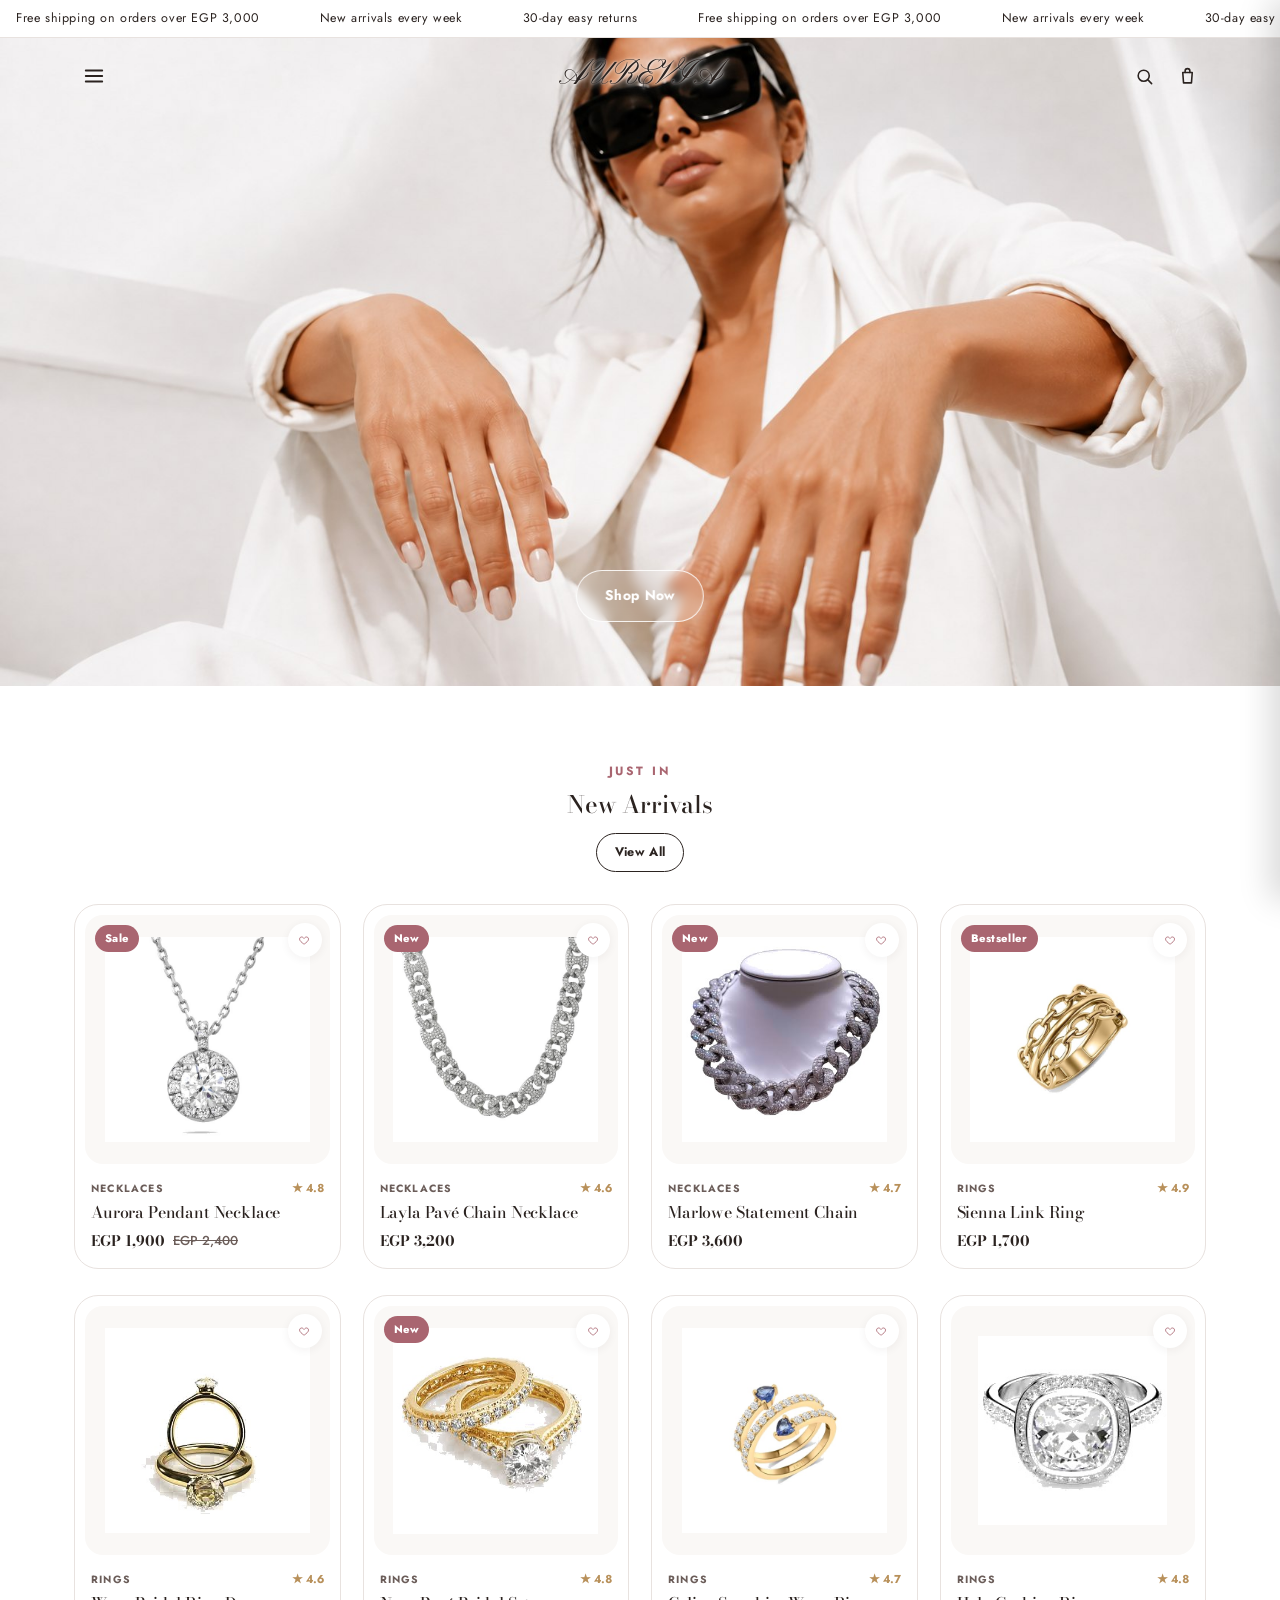
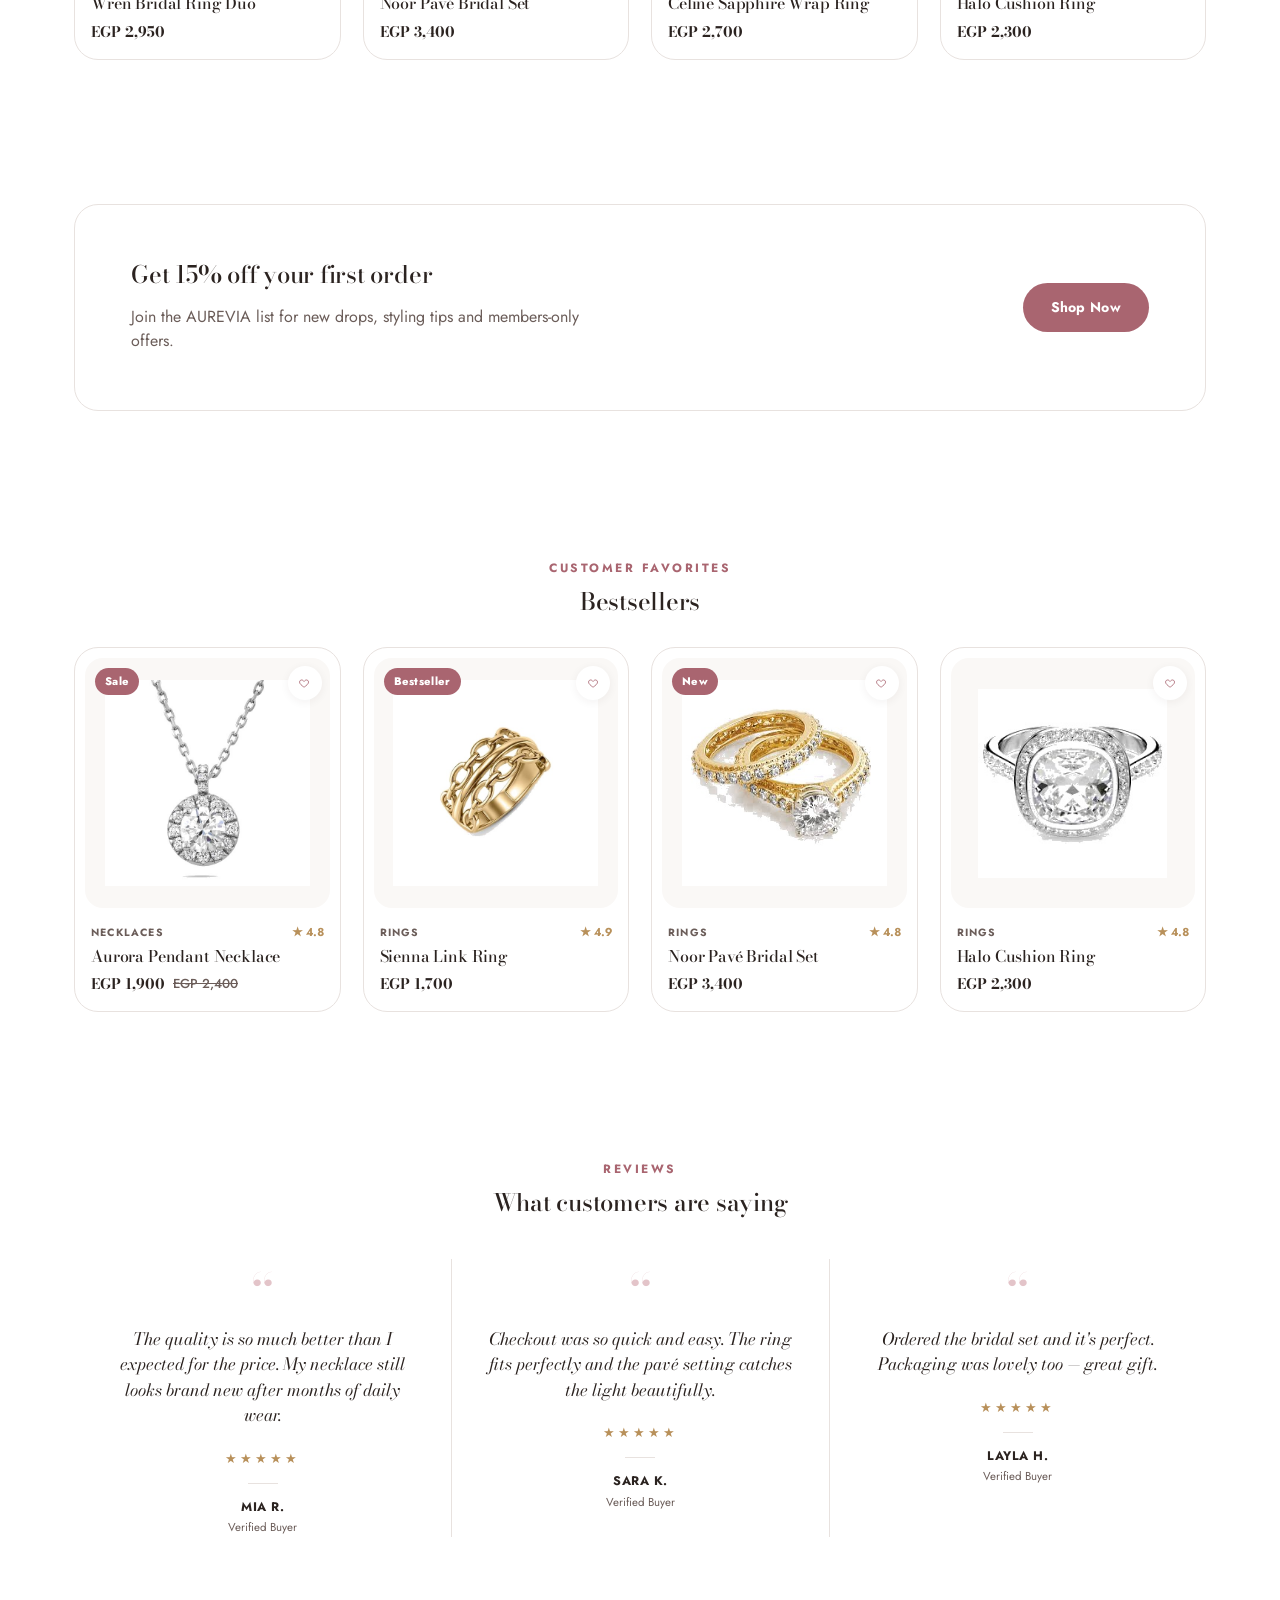
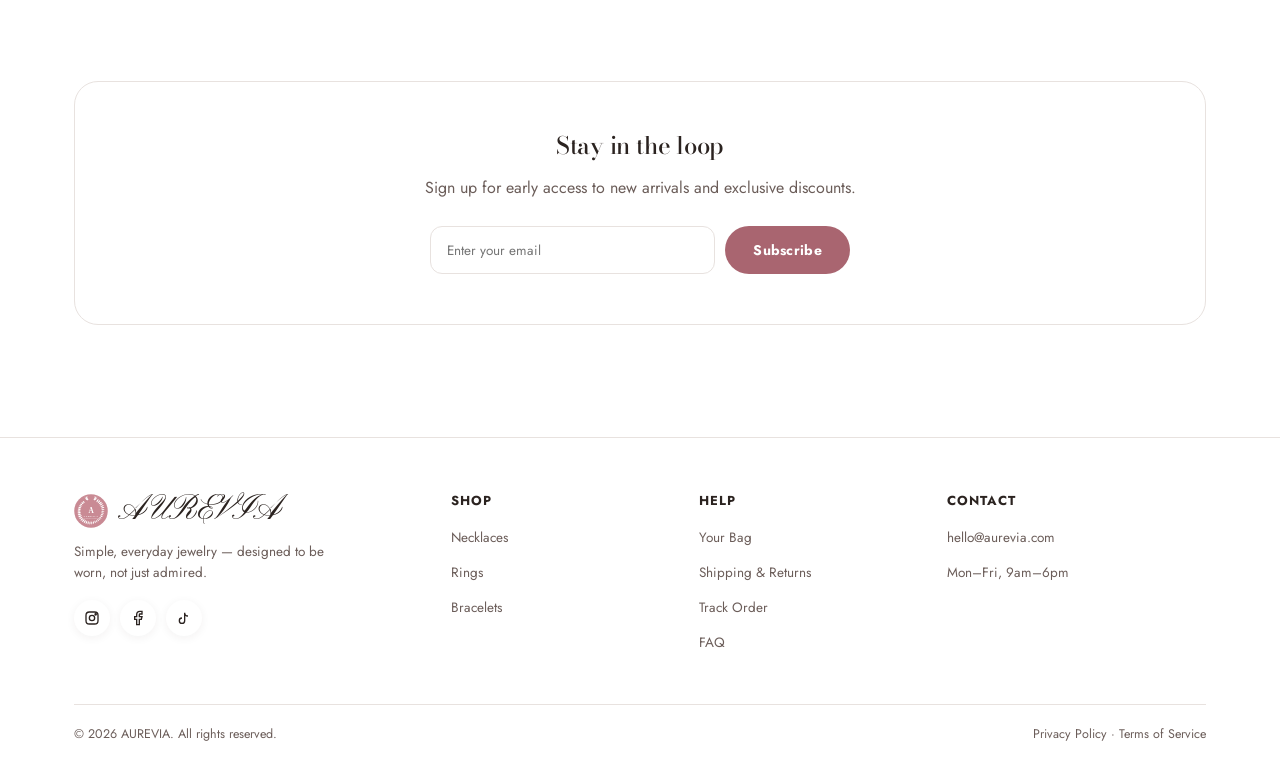
==== index.html @ e99721a9 "Transparent header over hero, script logo, hamburger-only nav Header is now transparent over the her" ====
<!doctype html>
<html lang="en">
<head>
<meta charset="UTF-8">
<meta name="viewport" content="width=device-width, initial-scale=1.0">
<title>AUREVIA — Fine Jewelry</title>
<meta name="description" content="AUREVIA — fast, simple online store for necklaces, rings and bracelets. New arrivals, free shipping over EGP 3,000.">
<link rel="icon" type="image/svg+xml" href="assets/favicon.svg">
<link rel="preconnect" href="https://fonts.googleapis.com">
<link rel="preconnect" href="https://fonts.gstatic.com" crossorigin>
<link href="https://fonts.googleapis.com/css2?family=Bodoni+Moda:ital,opsz,wght@0,6..96,400..900;1,6..96,400..900&family=Jost:wght@400;500;600;700;800&family=Pinyon+Script&display=swap" rel="stylesheet">
<link rel="stylesheet" href="css/style.css">
</head>
<body class="has-hero">

<div class="announce-bar">
  <div class="announce-track">
    <span>Free shipping on orders over EGP 3,000</span>
    <span>New arrivals every week</span>
    <span>30-day easy returns</span>
    <span>Free shipping on orders over EGP 3,000</span>
    <span>New arrivals every week</span>
    <span>30-day easy returns</span>
  </div>
</div>

<header class="site-header" id="siteHeader">
  <div class="container header-inner">
    <div class="header-left">
      <button class="icon-btn burger" id="burgerBtn" aria-label="Menu">
        <svg width="22" height="22" viewBox="0 0 24 24" fill="none" stroke="currentColor" stroke-width="2" stroke-linecap="round"><path d="M3 6h18M3 12h18M3 18h18"/></svg>
      </button>
      <nav class="main-nav">
        <a href="index.html" class="active">Home</a>
        <a href="shop.html">Shop</a>
        <a href="shop.html?cat=necklaces">Necklaces</a>
        <a href="shop.html?cat=rings">Rings</a>
      </nav>
    </div>
    <div class="header-center">
      <a href="index.html" class="logo-link">
        <span class="logo-wordmark">AUREVIA</span>
      </a>
    </div>
    <div class="header-right">
      <div class="search-wrap" id="searchWrap">
        <input type="text" placeholder="Search products…">
      </div>
      <button class="icon-btn" id="searchToggle" aria-label="Search">
        <svg width="19" height="19" viewBox="0 0 24 24" fill="none" stroke="currentColor" stroke-width="2" stroke-linecap="round"><circle cx="11" cy="11" r="7"/><path d="M21 21l-4.35-4.35"/></svg>
      </button>
      <button class="icon-btn" data-cart-open aria-label="Cart">
        <svg width="19" height="19" viewBox="0 0 24 24" fill="none" stroke="currentColor" stroke-width="2" stroke-linecap="round" stroke-linejoin="round"><path d="M6 7h12l-1 13H7L6 7Z"/><path d="M9 7V5a3 3 0 0 1 6 0v2"/></svg>
        <span class="cart-count">0</span>
      </button>
    </div>
  </div>
  <div class="mobile-nav" id="mobileNav">
    <a href="index.html">Home</a>
    <a href="shop.html">Shop All</a>
    <a href="shop.html?cat=necklaces">Necklaces</a>
    <a href="shop.html?cat=rings">Rings</a>
    <a href="shop.html?cat=bracelets">Bracelets</a>
  </div>
</header>

<section class="hero">
  <div class="hero-media">
    <img src="assets/hero-no-accessories.jpg" alt="AUREVIA model">
    <img src="assets/hero-with-accessories.jpg" alt="AUREVIA model wearing rings, bracelets and necklaces" class="hero-img-hover">
    <div class="hero-cta">
      <a href="shop.html" class="btn btn-primary">Shop Now</a>
    </div>
  </div>
</section>

<section class="section section-bg-blush">
  <div class="container">
    <div class="section-head-row">
      <div>
        <span class="eyebrow">Just In</span>
        <h2>New Arrivals</h2>
      </div>
      <a href="shop.html" class="btn btn-outline btn-sm">View All</a>
    </div>
    <div class="product-grid" id="featuredGrid"></div>
  </div>
</section>

<section class="section">
  <div class="container">
    <div class="promo-band">
      <div>
        <h2>Get 15% off your first order</h2>
        <p>Join the AUREVIA list for new drops, styling tips and members-only offers.</p>
      </div>
      <a href="shop.html" class="btn btn-primary">Shop Now</a>
    </div>
  </div>
</section>

<section class="section">
  <div class="container">
    <div class="section-head-row">
      <div>
        <span class="eyebrow">Customer Favorites</span>
        <h2>Bestsellers</h2>
      </div>
    </div>
    <div class="product-grid" id="bestsellerGrid"></div>
  </div>
</section>

<section class="section section-bg-blush">
  <div class="container">
    <div class="section-head">
      <span class="eyebrow">Reviews</span>
      <h2>What customers are saying</h2>
    </div>
    <div class="testi-grid">
      <div class="testi-card">
        <span class="testi-quote-mark">&ldquo;</span>
        <p>The quality is so much better than I expected for the price. My necklace still looks brand new after months of daily wear.</p>
        <div class="testi-stars">★★★★★</div>
        <div class="testi-divider"></div>
        <div class="testi-name">Mia R.</div>
        <div class="testi-role">Verified Buyer</div>
      </div>
      <div class="testi-card">
        <span class="testi-quote-mark">&ldquo;</span>
        <p>Checkout was so quick and easy. The ring fits perfectly and the pavé setting catches the light beautifully.</p>
        <div class="testi-stars">★★★★★</div>
        <div class="testi-divider"></div>
        <div class="testi-name">Sara K.</div>
        <div class="testi-role">Verified Buyer</div>
      </div>
      <div class="testi-card">
        <span class="testi-quote-mark">&ldquo;</span>
        <p>Ordered the bridal set and it's perfect. Packaging was lovely too — great gift.</p>
        <div class="testi-stars">★★★★★</div>
        <div class="testi-divider"></div>
        <div class="testi-name">Layla H.</div>
        <div class="testi-role">Verified Buyer</div>
      </div>
    </div>
  </div>
</section>

<section class="section">
  <div class="container">
    <div class="newsletter">
      <h2>Stay in the loop</h2>
      <p>Sign up for early access to new arrivals and exclusive discounts.</p>
      <form class="newsletter-form">
        <input type="email" required placeholder="Enter your email">
        <button class="btn btn-primary" type="submit">Subscribe</button>
      </form>
    </div>
  </div>
</section>

<footer class="site-footer">
  <div class="container">
    <div class="footer-grid">
      <div class="footer-brand">
        <a href="index.html" class="logo-link" style="margin-bottom:14px">
          <img src="assets/logo.svg" alt="AUREVIA" style="height:34px;width:34px">
          <span class="logo-wordmark">AUREVIA</span>
        </a>
        <p>Simple, everyday jewelry — designed to be worn, not just admired.</p>
        <div class="footer-social">
          <a href="#" aria-label="Instagram"><svg width="16" height="16" viewBox="0 0 24 24" fill="none" stroke="currentColor" stroke-width="2"><rect x="3" y="3" width="18" height="18" rx="5"/><circle cx="12" cy="12" r="4"/><circle cx="17.5" cy="6.5" r="1"/></svg></a>
          <a href="#" aria-label="Facebook"><svg width="16" height="16" viewBox="0 0 24 24" fill="none" stroke="currentColor" stroke-width="2"><path d="M18 2h-3a5 5 0 0 0-5 5v3H7v4h3v8h4v-8h3l1-4h-4V7a1 1 0 0 1 1-1h3Z"/></svg></a>
          <a href="#" aria-label="TikTok"><svg width="16" height="16" viewBox="0 0 24 24" fill="none" stroke="currentColor" stroke-width="2"><path d="M9 12a4 4 0 1 0 4 4V4a5 5 0 0 0 5 5"/></svg></a>
        </div>
      </div>
      <div class="footer-col">
        <h4>Shop</h4>
        <ul>
          <li><a href="shop.html?cat=necklaces">Necklaces</a></li>
          <li><a href="shop.html?cat=rings">Rings</a></li>
          <li><a href="shop.html?cat=bracelets">Bracelets</a></li>
        </ul>
      </div>
      <div class="footer-col">
        <h4>Help</h4>
        <ul>
          <li><a href="cart.html">Your Bag</a></li>
          <li><a href="shop.html">Shipping & Returns</a></li>
          <li><a href="shop.html">Track Order</a></li>
          <li><a href="shop.html">FAQ</a></li>
        </ul>
      </div>
      <div class="footer-col">
        <h4>Contact</h4>
        <ul>
          <li><a href="mailto:hello@aurevia.com">hello@aurevia.com</a></li>
          <li><a href="#">Mon–Fri, 9am–6pm</a></li>
        </ul>
      </div>
    </div>
    <div class="footer-bottom">
      <span>© <span data-year></span> AUREVIA. All rights reserved.</span>
      <span>Privacy Policy · Terms of Service</span>
    </div>
  </div>
</footer>

<div class="overlay" id="cartOverlay"></div>
<aside class="cart-drawer" id="cartDrawer">
  <div class="cart-drawer-head">
    <h3>Your Bag</h3>
    <button class="icon-btn" id="cartClose" aria-label="Close">
      <svg width="18" height="18" viewBox="0 0 24 24" fill="none" stroke="currentColor" stroke-width="2" stroke-linecap="round"><path d="M18 6 6 18M6 6l12 12"/></svg>
    </button>
  </div>
  <div class="cart-drawer-body" id="cartDrawerBody"></div>
  <div class="cart-drawer-foot" id="cartDrawerFoot">
    <div class="cart-subtotal-row"><span>Subtotal</span><span id="cartDrawerSubtotal">EGP 0</span></div>
    <a href="cart.html" class="btn btn-outline btn-block" style="margin-bottom:10px">View Bag</a>
    <a href="checkout.html" class="btn btn-primary btn-block">Checkout</a>
    <p class="cart-note">Shipping & taxes calculated at checkout</p>
  </div>
</aside>

<div class="toast" id="toast"></div>

<script src="js/products.js"></script>
<script src="js/cart.js"></script>
<script src="js/main.js"></script>
</body>
</html>
---- css/style.css ----
/* ==========================================================================
   AUREVIA — Accessories & Jewelry
   ========================================================================== */

:root {
  --rose: #c98a94;
  --rose-dark: #a96570;
  --rose-light: #ffffff;
  --blush: #ffffff;
  --ink: #2b2320;
  --ink-soft: #6b5d59;
  --cream: #ffffff;
  --gold: #b8905a;
  --line: #e8e2df;
  --success: #4d8b6b;
  --radius-pill: 999px;
  --radius-lg: 18px;
  --radius-md: 12px;
  --shadow-sm: 0 2px 10px rgba(43, 35, 32, 0.06);
  --shadow-md: 0 10px 30px rgba(43, 35, 32, 0.10);
  --header-h: 76px;
}

* { box-sizing: border-box; }
html { scroll-behavior: smooth; }
body {
  margin: 0;
  font-family: 'Jost', -apple-system, BlinkMacSystemFont, 'Segoe UI', sans-serif;
  color: var(--ink);
  background: var(--cream);
  line-height: 1.55;
  -webkit-font-smoothing: antialiased;
}

h1, h2, h3, h4, .brand-font {
  font-family: 'Bodoni Moda', Georgia, serif;
  font-weight: 500;
  font-optical-sizing: auto;
  line-height: 1.15;
  margin: 0 0 0.5em;
  letter-spacing: -0.01em;
  text-align: center;
}

a { color: inherit; text-decoration: none; }
img { max-width: 100%; display: block; }
button { font-family: inherit; cursor: pointer; }
ul { margin: 0; padding: 0; list-style: none; }

.container {
  max-width: 1180px;
  margin: 0 auto;
  padding: 0 24px;
}

.eyebrow {
  display: inline-block;
  font-size: 12px;
  font-weight: 700;
  letter-spacing: 2.5px;
  text-transform: uppercase;
  color: var(--rose-dark);
  margin-bottom: 10px;
}

/* ---------- buttons ---------- */
.btn {
  display: inline-flex;
  align-items: center;
  justify-content: center;
  gap: 8px;
  padding: 14px 28px;
  border-radius: var(--radius-pill);
  border: none;
  font-size: 14px;
  font-weight: 700;
  letter-spacing: 0.3px;
  transition: transform 0.15s ease, box-shadow 0.15s ease, background 0.2s ease, color 0.2s ease;
  white-space: nowrap;
}
.btn-primary { background: var(--rose-dark); color: #fff; }
.btn-primary:hover { background: var(--ink); box-shadow: var(--shadow-md); transform: translateY(-1px); }
.btn-outline { background: transparent; color: var(--ink); border: 1.5px solid var(--ink); }
.btn-outline:hover { background: var(--ink); color: #fff; }
.btn-light { background: #fff; color: var(--ink); box-shadow: var(--shadow-sm); }
.btn-light:hover { background: var(--rose); color: #fff; }
.btn-block { width: 100%; }
.btn-sm { padding: 9px 18px; font-size: 12.5px; }
.btn:disabled { opacity: 0.5; cursor: not-allowed; }

/* ==========================================================================
   Announcement bar
   ========================================================================== */
.announce-bar {
  background: #ffffff;
  color: var(--ink);
  text-align: center;
  font-size: 12.5px;
  letter-spacing: 0.6px;
  padding: 9px 16px;
  overflow: hidden;
  white-space: nowrap;
  border-bottom: 1px solid var(--line);
}
.announce-track {
  display: inline-flex;
  gap: 60px;
  animation: marquee 22s linear infinite;
}
@keyframes marquee {
  from { transform: translateX(0); }
  to { transform: translateX(-50%); }
}

/* ==========================================================================
   Header
   ========================================================================== */
.site-header {
  position: sticky;
  top: 0;
  z-index: 500;
  height: var(--header-h);
  display: flex;
  align-items: center;
  background: transparent;
  transition: background-color 0.3s ease, box-shadow 0.3s ease;
}
.site-header.is-solid {
  background: rgba(255, 255, 255, 0.96);
  backdrop-filter: blur(8px);
  box-shadow: 0 2px 16px rgba(43, 35, 32, 0.07);
}
body:not(.has-hero) .site-header { background: rgba(255, 255, 255, 0.96); }
body.has-hero .site-header:not(.is-solid) .logo-wordmark {
  text-shadow: 0 1px 4px rgba(255,255,255,.85), 0 1px 14px rgba(255,255,255,.7), 0 0 2px rgba(255,255,255,.9);
}
body.has-hero .site-header:not(.is-solid) .icon-btn svg {
  filter: drop-shadow(0 1px 3px rgba(255,255,255,.85)) drop-shadow(0 0 6px rgba(255,255,255,.6));
}

.header-inner {
  width: 100%;
  display: grid;
  grid-template-columns: 1fr auto 1fr;
  align-items: center;
  gap: 12px;
}
.header-left, .header-right { display: flex; align-items: center; gap: 6px; }
.header-right { justify-content: flex-end; }
.header-center { display: flex; justify-content: center; }

.logo-link { display: flex; align-items: center; gap: 10px; }
.logo-link img { height: 40px; width: 40px; }
.logo-wordmark {
  font-family: 'Pinyon Script', cursive;
  font-weight: 400;
  font-size: 34px;
  letter-spacing: 0.5px;
  color: var(--ink);
  line-height: 1;
}

.icon-btn {
  background: none;
  border: none;
  padding: 9px;
  display: flex;
  align-items: center;
  justify-content: center;
  border-radius: 50%;
  color: var(--ink);
  position: relative;
  transition: background 0.2s ease;
}
.icon-btn:hover { background: rgba(43,35,32,0.06); }
.icon-btn svg { stroke: currentColor; }

.cart-count {
  position: absolute;
  top: 2px;
  right: 2px;
  background: var(--rose-dark);
  color: #fff;
  font-size: 10px;
  font-weight: 700;
  min-width: 16px;
  height: 16px;
  border-radius: 50%;
  display: flex;
  align-items: center;
  justify-content: center;
  padding: 0 3px;
}

.main-nav { display: flex; gap: 28px; align-items: center; }
.main-nav a {
  font-size: 13.5px;
  font-weight: 600;
  letter-spacing: 0.3px;
  padding: 6px 0;
  border-bottom: 2px solid transparent;
  transition: border-color 0.2s ease, opacity .2s ease;
}
.main-nav a:hover, .main-nav a.active { border-color: currentColor; }

.search-wrap { max-width: 0; opacity: 0; overflow: hidden; transition: max-width .3s ease, opacity .3s ease; display: flex; align-items: center; }
.search-wrap.open { max-width: 220px; opacity: 1; }
.search-wrap input {
  width: 200px;
  padding: 9px 14px;
  border-radius: var(--radius-pill);
  border: 1px solid var(--line);
  font-size: 13px;
  background: #fff;
}

.main-nav { display: none; }
.burger { display: flex; }

@media (max-width: 860px) {
  .search-wrap.open { max-width: 150px; }
}

.mobile-nav {
  display: none;
  position: absolute;
  top: var(--header-h);
  left: 0;
  right: 0;
  background: #fff;
  box-shadow: var(--shadow-md);
  padding: 10px 0;
  z-index: 400;
}
.mobile-nav.open { display: block; }
.mobile-nav a { display: block; padding: 12px 24px; font-weight: 600; font-size: 14px; color: var(--ink); }
.mobile-nav a:hover { background: var(--blush); }

/* ==========================================================================
   Hero
   ========================================================================== */
.hero {
  background: #ffffff;
  margin-top: calc(var(--header-h) * -1);
  position: relative;
  z-index: 1;
}
.hero-media {
  position: relative;
  width: 100%;
  overflow: hidden;
  background: #fff;
}
.hero-media img { width: 100%; height: auto; max-height: 72vh; object-fit: cover; display: block; }
.hero-media .hero-img-hover {
  position: absolute;
  inset: 0;
  height: 100%;
  opacity: 0;
  transition: opacity .5s ease;
}
.hero-media:hover .hero-img-hover { opacity: 1; }
.hero-cta {
  position: absolute;
  left: 50%;
  bottom: 10%;
  transform: translateX(-50%);
  z-index: 2;
}
.hero-cta .btn {
  background: rgba(255, 255, 255, 0.12);
  backdrop-filter: blur(6px);
  border: 1.5px solid rgba(255, 255, 255, 0.85);
  color: #fff;
}
.hero-cta .btn:hover {
  background: rgba(255, 255, 255, 0.9);
  color: var(--ink);
  border-color: #fff;
}

@media (max-width: 900px) {
  .hero-media img { max-height: none; height: auto; object-fit: initial; }
  .hero-cta { left: 50%; bottom: 8%; }
}

/* ==========================================================================
   USP strip
   ========================================================================== */
.usp-strip {
  background: var(--blush);
  border-bottom: 1px solid var(--line);
}
.usp-grid {
  display: grid;
  grid-template-columns: repeat(4, 1fr);
  gap: 24px;
  padding: 28px 0;
}
.usp-item { display: flex; align-items: center; gap: 12px; font-size: 13px; font-weight: 600; }
.usp-item svg { flex-shrink: 0; color: var(--rose-dark); }
@media (max-width: 760px) {
  .usp-grid { grid-template-columns: repeat(2, 1fr); }
}

/* ==========================================================================
   Sections
   ========================================================================== */
.section { padding: 72px 0; }
.section-tight { padding: 48px 0; }
.section-head { text-align: center; max-width: 560px; margin: 0 auto 42px; }
.section-head p { color: var(--ink-soft); font-size: 15px; }
.section-head-row { display: flex; flex-direction: column; align-items: center; text-align: center; margin-bottom: 32px; gap: 14px; }
.section-head-row h2 { margin: 0; }
.section-bg-blush { background: var(--blush); }

/* categories */
.category-grid {
  display: grid;
  grid-template-columns: repeat(4, 1fr);
  gap: 20px;
}
.category-card {
  position: relative;
  border-radius: var(--radius-lg);
  overflow: hidden;
  aspect-ratio: 1 / 1.05;
  display: flex;
  align-items: flex-end;
  background: var(--rose-light);
  transition: transform 0.25s ease, box-shadow 0.25s ease;
}
.category-card:hover { transform: translateY(-4px); box-shadow: var(--shadow-md); }
.category-card .cat-icon {
  position: absolute;
  inset: 0;
  display: flex;
  align-items: center;
  justify-content: center;
  opacity: 0.9;
}
.category-card .cat-icon svg { width: 46%; height: 46%; color: var(--rose-dark); opacity: .55; }
.category-card .cat-label {
  position: relative;
  z-index: 2;
  width: 100%;
  padding: 16px;
  background: linear-gradient(0deg, rgba(43,35,32,0.55), transparent 80%);
  color: #fff;
  font-weight: 700;
  font-size: 14px;
}
@media (max-width: 760px) { .category-grid { grid-template-columns: repeat(2, 1fr); } }

/* product grid */
.product-grid {
  display: grid;
  grid-template-columns: repeat(4, 1fr);
  gap: 26px 22px;
}
@media (max-width: 980px) { .product-grid { grid-template-columns: repeat(3, 1fr); } }
@media (max-width: 700px) { .product-grid { grid-template-columns: repeat(2, 1fr); gap: 18px 14px; } }

.product-card {
  position: relative;
  border: 1px solid var(--line);
  border-radius: calc(var(--radius-lg) + 6px);
  padding: 10px;
  background: #fff;
  transition: box-shadow .3s ease, transform .3s ease, border-color .3s ease;
}
.product-card:hover {
  box-shadow: var(--shadow-md);
  transform: translateY(-3px);
  border-color: transparent;
}
.product-media {
  position: relative;
  border-radius: var(--radius-lg);
  background: var(--rose-light);
  aspect-ratio: 1 / 1.02;
  overflow: hidden;
  display: flex;
  align-items: center;
  justify-content: center;
  margin-bottom: 14px;
}
.product-media svg { width: 46%; height: 46%; color: var(--rose-dark); transition: transform .4s ease; }
.product-card:hover .product-media svg { transform: scale(1.08) rotate(-3deg); }
.product-media img { width: 100%; height: 100%; object-fit: contain; padding: 8%; box-sizing: border-box; transition: transform .5s cubic-bezier(.2,.7,.3,1); }
.product-card:hover .product-media img { transform: scale(1.06); }
.product-media.has-photo, .pd-media.has-photo, .cart-line-media.has-photo, .cart-row-media.has-photo { background: #faf8f6; }
.product-body { padding: 2px 6px 6px; }
.product-badge {
  position: absolute;
  top: 10px;
  left: 10px;
  background: var(--rose-dark);
  color: #fff;
  font-size: 11px;
  font-weight: 800;
  padding: 5px 10px;
  border-radius: var(--radius-pill);
  letter-spacing: 0.3px;
}
.product-wish {
  position: absolute;
  top: 8px;
  right: 8px;
  background: #fff;
  border: none;
  width: 34px;
  height: 34px;
  border-radius: 50%;
  display: flex;
  align-items: center;
  justify-content: center;
  box-shadow: var(--shadow-sm);
  color: var(--ink);
  transition: color .2s ease, transform .15s ease;
}
.product-wish:hover { color: var(--rose-dark); transform: scale(1.08); }
.product-wish.active { color: var(--rose-dark); }
.product-quickadd {
  position: absolute;
  left: 10px;
  right: 10px;
  bottom: 10px;
  opacity: 0;
  transform: translateY(6px);
  transition: opacity .2s ease, transform .2s ease;
}
.product-card:hover .product-quickadd { opacity: 1; transform: translateY(0); }
.product-cat-row { display: flex; align-items: center; justify-content: space-between; margin-bottom: 5px; }
.product-cat { font-size: 10.5px; text-transform: uppercase; letter-spacing: 1.2px; color: var(--ink-soft); font-weight: 700; }
.product-rating { font-size: 11.5px; font-weight: 700; color: var(--gold); font-variant-numeric: tabular-nums; }
.product-title { font-size: 16px; font-weight: 500; margin-bottom: 8px; font-family: 'Bodoni Moda', serif; text-align: left; }
.product-title a:hover { color: var(--rose-dark); }
.price-row { display: flex; align-items: center; gap: 8px; font-weight: 700; font-size: 14.5px; font-family: 'Bodoni Moda', serif; }
.price-old { text-decoration: line-through; color: var(--ink-soft); font-weight: 500; font-size: 13px; font-family: 'Jost', sans-serif; }
.swatch-row { display: flex; gap: 6px; margin-top: 8px; }
.mini-swatch { width: 15px; height: 15px; border-radius: 50%; border: 1px solid rgba(0,0,0,0.15); }

/* filters */
.shop-toolbar { display: flex; align-items: center; justify-content: space-between; flex-wrap: wrap; gap: 14px; margin-bottom: 30px; }
.filter-chips { display: flex; gap: 8px; flex-wrap: wrap; }
.chip {
  padding: 9px 18px;
  border-radius: var(--radius-pill);
  border: 1.5px solid var(--line);
  background: #fff;
  font-size: 13px;
  font-weight: 600;
  transition: all .2s ease;
}
.chip.active, .chip:hover { background: var(--ink); border-color: var(--ink); color: #fff; }
.sort-select {
  padding: 10px 16px;
  border-radius: var(--radius-pill);
  border: 1.5px solid var(--line);
  background: #fff;
  font-size: 13px;
  font-weight: 600;
}
.result-count { font-size: 13px; color: var(--ink-soft); margin-bottom: 18px; }

/* promo band */
.promo-band {
  border-radius: 24px;
  background: #ffffff;
  border: 1px solid var(--line);
  color: var(--ink);
  padding: 56px;
  display: grid;
  grid-template-columns: 1.2fr auto;
  align-items: center;
  gap: 24px;
  overflow: hidden;
  position: relative;
}
.promo-band h2 { color: var(--ink); margin-bottom: 10px; text-align: left; }
.promo-band p { color: var(--ink-soft); max-width: 460px; margin-bottom: 0; }
@media (max-width: 720px) { .promo-band { grid-template-columns: 1fr; text-align: center; padding: 36px 24px; } }

/* testimonials */
.testi-grid { display: grid; grid-template-columns: repeat(3, 1fr); gap: 0; }
.testi-card {
  position: relative;
  padding: 8px 34px 0;
  text-align: center;
  border-left: 1px solid var(--line);
}
.testi-grid .testi-card:first-child { border-left: none; }
.testi-quote-mark {
  font-family: 'Bodoni Moda', serif;
  font-size: 56px;
  line-height: 1;
  color: var(--rose);
  opacity: .5;
  display: block;
  margin-bottom: 4px;
}
.testi-card p {
  font-family: 'Bodoni Moda', serif;
  font-style: italic;
  font-size: 17px;
  line-height: 1.5;
  color: var(--ink);
  margin: 0 0 20px;
}
.testi-stars { color: var(--gold); font-size: 13px; margin-bottom: 14px; letter-spacing: 3px; }
.testi-divider { width: 30px; height: 1px; background: var(--line); margin: 0 auto 14px; }
.testi-name { font-weight: 700; font-size: 12.5px; letter-spacing: .5px; text-transform: uppercase; }
.testi-role { font-size: 11.5px; color: var(--ink-soft); margin-top: 2px; }
@media (max-width: 760px) {
  .testi-grid { grid-template-columns: 1fr; gap: 40px; }
  .testi-card { border-left: none; border-top: 1px solid var(--line); padding: 32px 10px 0; }
  .testi-grid .testi-card:first-child { border-top: none; }
}

/* newsletter */
.newsletter { background: #ffffff; border: 1px solid var(--line); color: var(--ink); border-radius: 24px; padding: 50px; text-align: center; }
.newsletter h2 { color: var(--ink); }
.newsletter p { color: var(--ink-soft); margin-bottom: 26px; }
.newsletter-form { display: flex; gap: 10px; max-width: 420px; margin: 0 auto; }
.newsletter-form input {
  flex: 1;
  padding: 13px 18px;
  border-radius: var(--radius-pill);
  border: 1.5px solid var(--line);
  font-size: 13.5px;
}

/* ==========================================================================
   Footer
   ========================================================================== */
.site-footer { background: var(--blush); border-top: 1px solid var(--line); padding: 56px 0 24px; margin-top: 40px; }
.footer-grid { display: grid; grid-template-columns: 1.6fr 1fr 1fr 1.2fr; gap: 32px; margin-bottom: 40px; }
.footer-brand p { color: var(--ink-soft); font-size: 13.5px; max-width: 260px; }
.footer-col h4 { font-size: 13px; text-transform: uppercase; letter-spacing: 1px; margin-bottom: 16px; text-align: left; font-family: inherit; font-weight: 700; }
.footer-col ul li { margin-bottom: 10px; }
.footer-col a { font-size: 13.5px; color: var(--ink-soft); transition: color .2s ease; }
.footer-col a:hover { color: var(--rose-dark); }
.footer-social { display: flex; gap: 10px; margin-top: 16px; }
.footer-social a { width: 36px; height: 36px; border-radius: 50%; background: #fff; display: flex; align-items: center; justify-content: center; box-shadow: var(--shadow-sm); }
.footer-bottom { border-top: 1px solid var(--line); padding-top: 20px; display: flex; justify-content: space-between; flex-wrap: wrap; gap: 10px; font-size: 12.5px; color: var(--ink-soft); }
@media (max-width: 860px) { .footer-grid { grid-template-columns: 1fr 1fr; } }

/* ==========================================================================
   Cart drawer
   ========================================================================== */
.overlay {
  position: fixed;
  inset: 0;
  background: rgba(43,35,32,0.45);
  opacity: 0;
  pointer-events: none;
  transition: opacity .25s ease;
  z-index: 900;
}
.overlay.open { opacity: 1; pointer-events: auto; }

.cart-drawer {
  position: fixed;
  top: 0;
  right: 0;
  bottom: 0;
  width: min(420px, 100%);
  background: #fff;
  z-index: 950;
  transform: translateX(100%);
  transition: transform .3s ease;
  display: flex;
  flex-direction: column;
  box-shadow: -10px 0 30px rgba(0,0,0,0.15);
}
.cart-drawer.open { transform: translateX(0); }
.cart-drawer-head { display: flex; align-items: center; justify-content: space-between; padding: 20px 22px; border-bottom: 1px solid var(--line); }
.cart-drawer-head h3 { margin: 0; }
.cart-drawer-body { flex: 1; overflow-y: auto; padding: 10px 22px; }
.cart-drawer-empty { text-align: center; padding: 60px 20px; color: var(--ink-soft); }
.cart-line { display: flex; gap: 14px; padding: 16px 0; border-bottom: 1px solid var(--line); }
.cart-line-media { width: 74px; height: 74px; border-radius: var(--radius-md); background: var(--rose-light); display: flex; align-items: center; justify-content: center; flex-shrink: 0; }
.cart-line-media svg { width: 60%; height: 60%; color: var(--rose-dark); }
.cart-line-media img { width: 100%; height: 100%; object-fit: contain; padding: 8%; box-sizing: border-box; }
.cart-line-info { flex: 1; min-width: 0; }
.cart-line-title { font-weight: 700; font-size: 13.5px; margin-bottom: 3px; }
.cart-line-meta { font-size: 12px; color: var(--ink-soft); margin-bottom: 8px; }
.cart-line-foot { display: flex; align-items: center; justify-content: space-between; }
.qty-pill { display: flex; align-items: center; background: #ece0dd55; border-radius: var(--radius-pill); overflow: hidden; }
.qty-pill button { background: transparent; border: none; width: 28px; height: 28px; font-weight: 700; color: var(--rose-dark); font-size: 15px; }
.qty-pill button:hover { background: var(--rose); color: #fff; }
.qty-pill input { width: 28px; border: none; background: transparent; text-align: center; font-size: 12.5px; font-weight: 700; }
.cart-line-remove { background: none; border: none; color: var(--ink-soft); font-size: 12px; text-decoration: underline; }
.cart-line-price { font-weight: 700; font-size: 13.5px; }

.cart-drawer-foot { border-top: 1px solid var(--line); padding: 18px 22px 22px; }
.cart-subtotal-row { display: flex; justify-content: space-between; font-weight: 700; font-size: 15px; margin-bottom: 14px; }
.cart-note { font-size: 12px; color: var(--ink-soft); text-align: center; margin-top: 10px; }

/* ==========================================================================
   Breadcrumb / page header
   ========================================================================== */
.page-banner {
  background: var(--rose-light);
  padding: 46px 0;
  text-align: center;
}
.page-banner h1 { margin-bottom: 6px; }
.breadcrumb { font-size: 12.5px; color: var(--ink-soft); }
.breadcrumb a:hover { color: var(--rose-dark); }

/* ==========================================================================
   Product detail
   ========================================================================== */
.pd-grid { display: grid; grid-template-columns: 1fr 1fr; gap: 56px; }
.pd-media {
  border-radius: var(--radius-lg);
  background: var(--rose-light);
  aspect-ratio: 1/1;
  display: flex;
  align-items: center;
  justify-content: center;
  position: relative;
}
.pd-media svg { width: 42%; height: 42%; color: var(--rose-dark); }
.pd-media img { width: 100%; height: 100%; object-fit: contain; padding: 8%; box-sizing: border-box; }
.pd-cat { font-size: 12px; font-weight: 700; letter-spacing: 1.4px; text-transform: uppercase; color: var(--rose-dark); margin-bottom: 8px; }
.pd-title { font-size: 32px; margin-bottom: 12px; text-align: left; }
.checkout-grid h3, .summary-card h3, .cart-drawer-head h3 { text-align: left; }
.pd-price { font-size: 24px; font-weight: 700; display: flex; align-items: center; gap: 12px; margin-bottom: 18px; }
.pd-desc { color: var(--ink-soft); font-size: 14.5px; margin-bottom: 26px; }
.pd-block { margin-bottom: 22px; }
.pd-label { font-size: 12.5px; font-weight: 700; text-transform: uppercase; letter-spacing: 0.8px; margin-bottom: 10px; }
.opt-swatches { display: flex; gap: 10px; flex-wrap: wrap; }
.opt-color { width: 30px; height: 30px; border-radius: 10px; cursor: pointer; border: 1px solid var(--line); box-shadow: 0 0 5px rgba(0,0,0,.05); transition: .15s ease; }
.opt-color:hover { transform: scale(1.06); }
.opt-color.active { outline: 2px solid var(--ink); outline-offset: 2px; }
.opt-size { min-width: 44px; height: 34px; padding: 0 12px; display: flex; align-items: center; justify-content: center; font-size: 12.5px; font-weight: 700; border: 1px solid var(--line); border-radius: 10px; background: #fff; cursor: pointer; transition: .15s ease; }
.opt-size:hover { border-color: var(--rose-dark); }
.opt-size.active { background: var(--ink); border-color: var(--ink); color: #fff; }
.pd-actions { display: flex; gap: 12px; align-items: center; margin-top: 26px; }
.pd-qty { display: flex; align-items: center; background: #ece0dd55; border-radius: var(--radius-pill); }
.pd-qty button { background: none; border: none; width: 42px; height: 45px; font-size: 18px; font-weight: 700; color: var(--rose-dark); }
.pd-qty input { width: 32px; border: none; background: transparent; text-align: center; font-weight: 700; }
.pd-meta-list { margin-top: 30px; border-top: 1px solid var(--line); padding-top: 20px; }
.pd-meta-list li { display: flex; gap: 10px; align-items: center; font-size: 13px; color: var(--ink-soft); margin-bottom: 10px; }
.pd-meta-list svg { color: var(--rose-dark); flex-shrink: 0; }
.stock-flag { display: inline-flex; align-items: center; gap: 6px; font-size: 12.5px; font-weight: 700; color: var(--success); margin-bottom: 16px; }
.stock-flag .dot { width: 7px; height: 7px; border-radius: 50%; background: var(--success); }

@media (max-width: 860px) { .pd-grid { grid-template-columns: 1fr; gap: 28px; } }

/* ==========================================================================
   Cart page
   ========================================================================== */
.cart-page-grid { display: grid; grid-template-columns: 1.7fr 1fr; gap: 40px; align-items: start; }
.cart-table-head { display: grid; grid-template-columns: 3fr 1fr 1fr; padding-bottom: 14px; border-bottom: 1px solid var(--line); font-size: 12px; text-transform: uppercase; letter-spacing: 1px; color: var(--ink-soft); font-weight: 700; }
.cart-row { display: grid; grid-template-columns: 3fr 1fr 1fr; align-items: center; padding: 20px 0; border-bottom: 1px solid var(--line); gap: 10px; }
.cart-row-product { display: flex; gap: 16px; align-items: center; }
.cart-row-media { width: 84px; height: 84px; border-radius: var(--radius-md); background: var(--rose-light); display: flex; align-items: center; justify-content: center; flex-shrink: 0; }
.cart-row-media svg { width: 58%; height: 58%; color: var(--rose-dark); }
.cart-row-media img { width: 100%; height: 100%; object-fit: contain; padding: 8%; box-sizing: border-box; }
.cart-empty-block { text-align: center; padding: 70px 20px; }
.summary-card { background: var(--blush); border-radius: var(--radius-lg); padding: 26px; }
.summary-row { display: flex; justify-content: space-between; font-size: 13.5px; margin-bottom: 12px; color: var(--ink-soft); }
.summary-row.total { color: var(--ink); font-weight: 700; font-size: 17px; border-top: 1px solid var(--line); padding-top: 14px; margin-top: 6px; }
@media (max-width: 860px) {
  .cart-page-grid { grid-template-columns: 1fr; }
  .cart-table-head { display: none; }
  .cart-row { grid-template-columns: 1fr; }
}

/* ==========================================================================
   Checkout
   ========================================================================== */
.checkout-grid { display: grid; grid-template-columns: 1.3fr 1fr; gap: 48px; align-items: start; }
.form-group { margin-bottom: 18px; }
.form-row { display: grid; grid-template-columns: 1fr 1fr; gap: 14px; }
label { display: block; font-size: 12.5px; font-weight: 700; margin-bottom: 7px; letter-spacing: 0.3px; }
input[type="text"], input[type="email"], input[type="tel"], textarea, select {
  width: 100%;
  padding: 13px 16px;
  border-radius: var(--radius-md);
  border: 1.5px solid var(--line);
  font-size: 13.5px;
  font-family: inherit;
  background: #fff;
}
input:focus, textarea:focus, select:focus { outline: none; border-color: var(--rose-dark); }
textarea { resize: vertical; min-height: 90px; }
.order-line { display: flex; justify-content: space-between; gap: 10px; font-size: 13px; padding: 10px 0; border-bottom: 1px solid var(--line); }
.order-line-name { color: var(--ink-soft); }
@media (max-width: 860px) {
  .checkout-grid { grid-template-columns: 1fr; }
  .form-row { grid-template-columns: 1fr; }
}

.confirm-box { text-align: center; max-width: 520px; margin: 0 auto; padding: 60px 24px; }
.confirm-icon { width: 84px; height: 84px; border-radius: 50%; background: var(--success); color: #fff; display: flex; align-items: center; justify-content: center; margin: 0 auto 24px; }
.order-id { display: inline-block; background: var(--blush); padding: 8px 18px; border-radius: var(--radius-pill); font-weight: 700; letter-spacing: 1px; margin: 14px 0 28px; }

/* misc */
.toast {
  position: fixed;
  bottom: 24px;
  left: 50%;
  transform: translateX(-50%) translateY(20px);
  background: var(--ink);
  color: #fff;
  padding: 13px 22px;
  border-radius: var(--radius-pill);
  font-size: 13px;
  font-weight: 600;
  z-index: 1200;
  opacity: 0;
  pointer-events: none;
  transition: opacity .25s ease, transform .25s ease;
}
.toast.show { opacity: 1; transform: translateX(-50%) translateY(0); }

.empty-state { text-align: center; padding: 80px 20px; color: var(--ink-soft); }
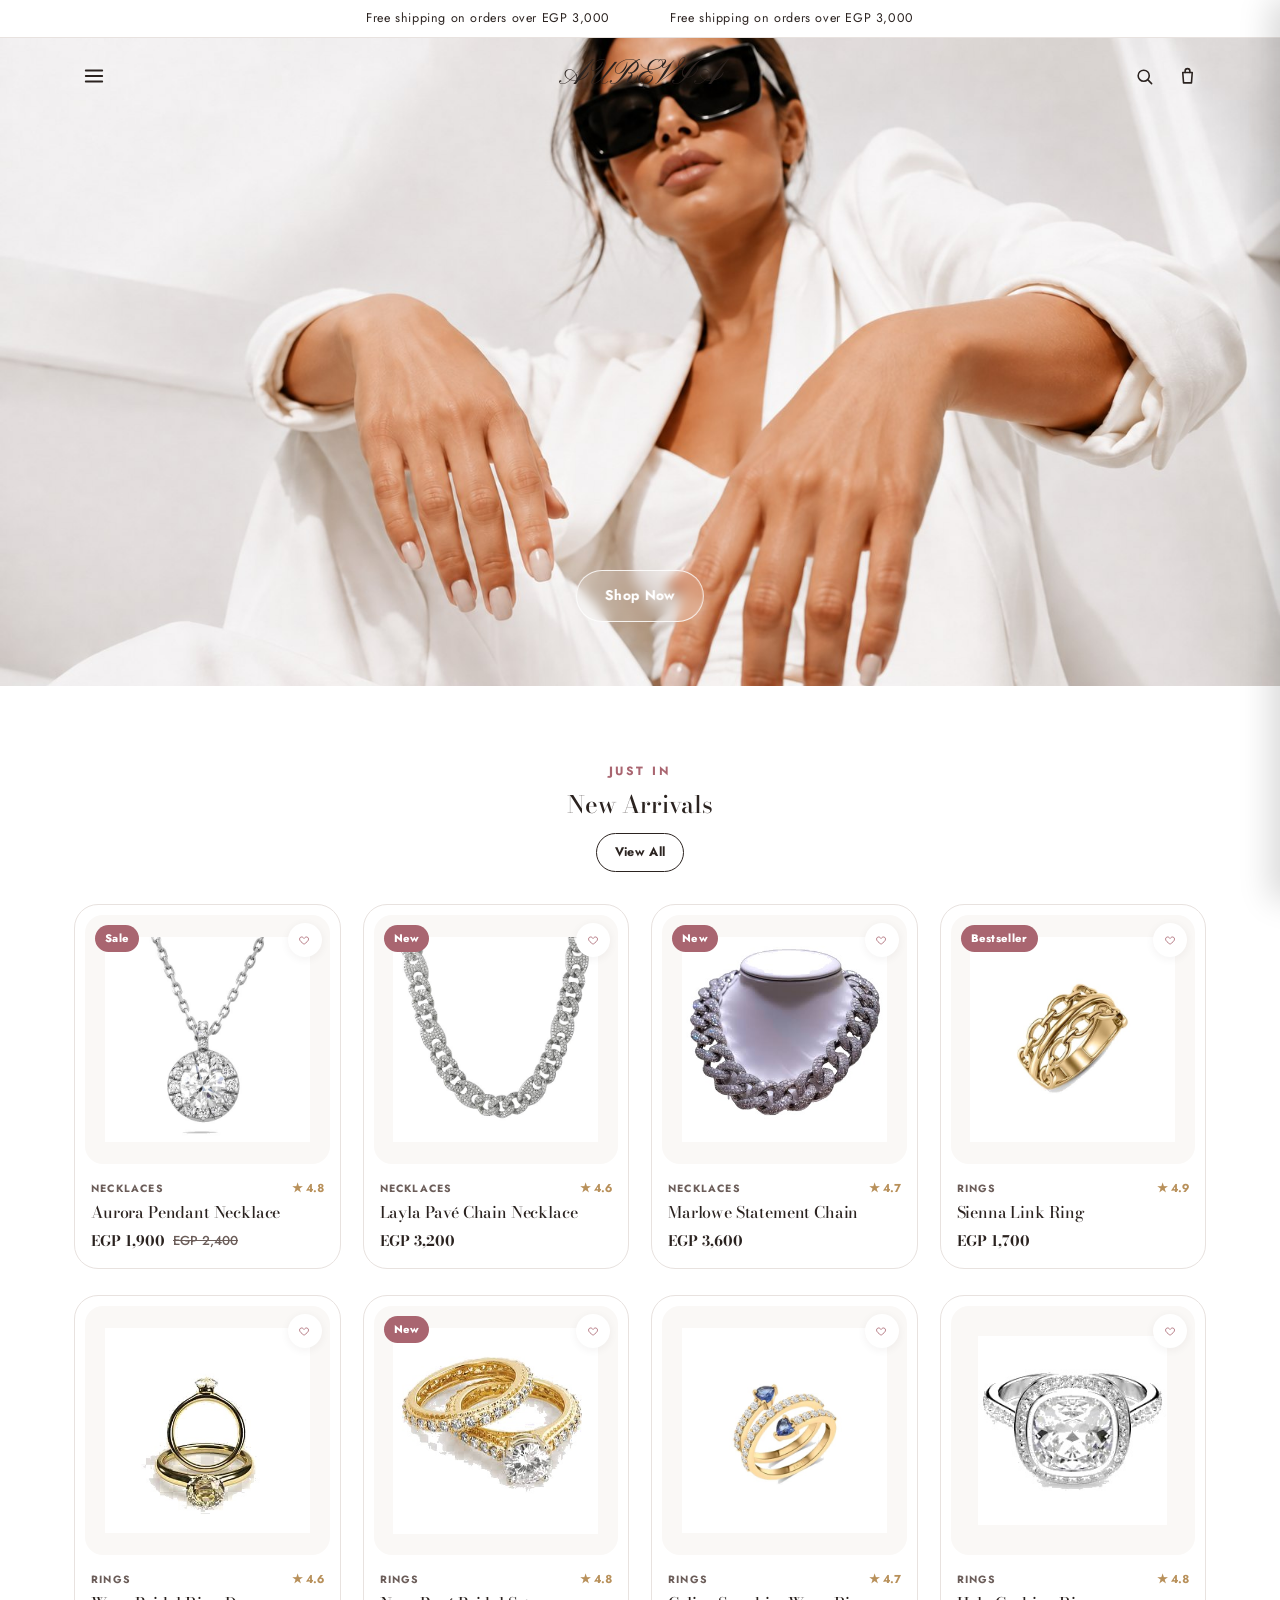
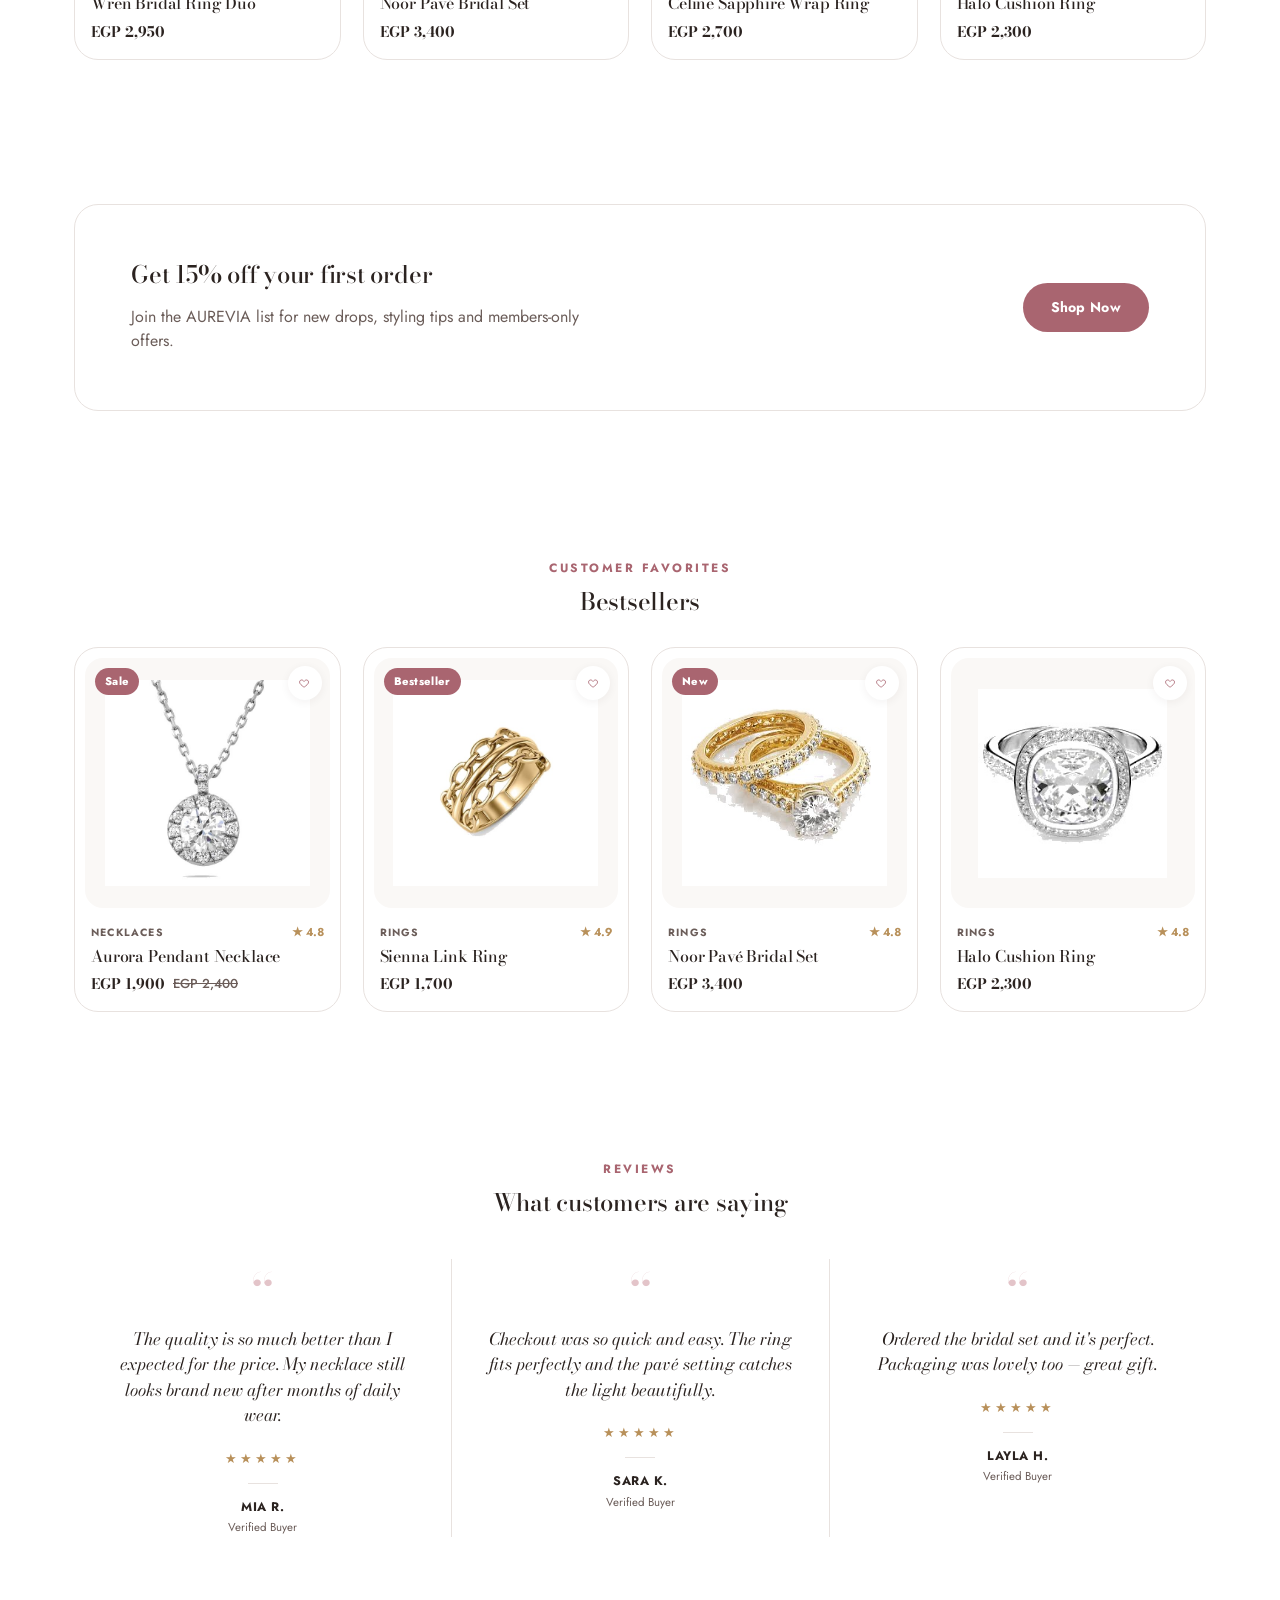
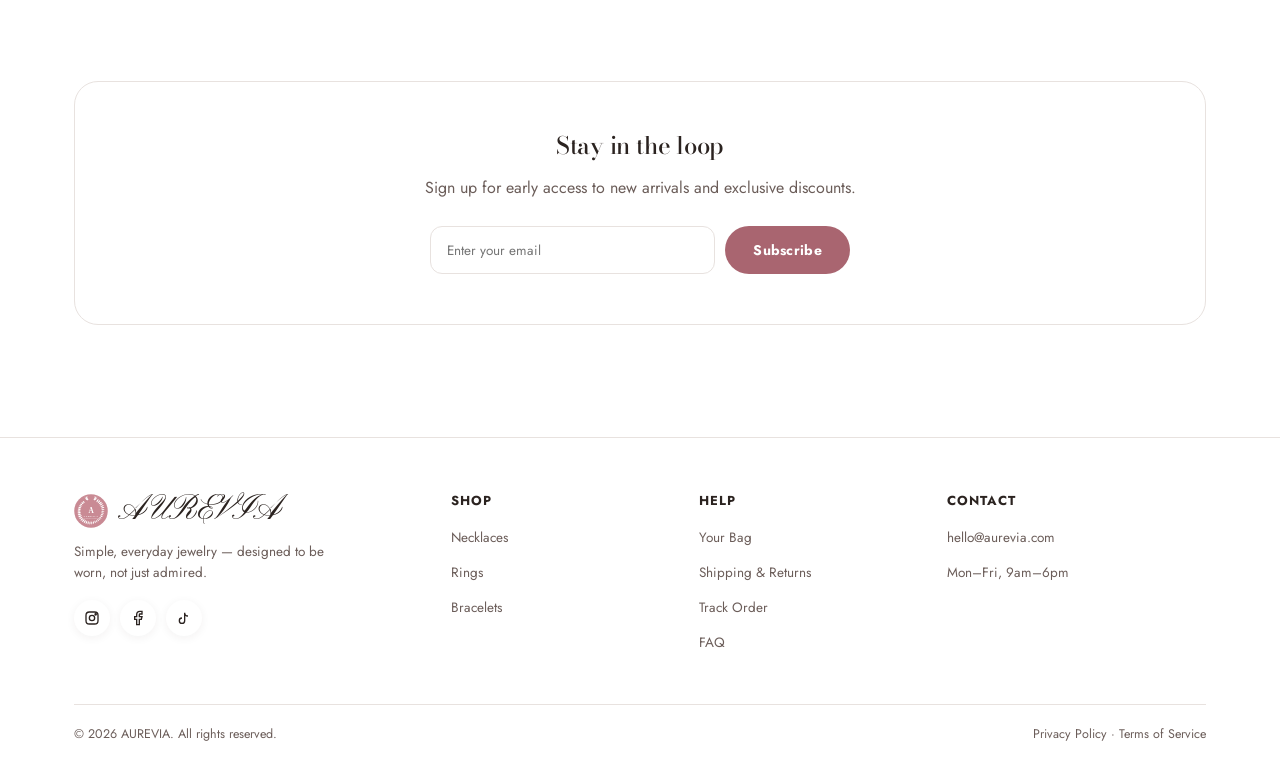
==== commit a69f56ea: "Glowing logo, remove breadcrumbs, single-message announce bar Logo now pulses with a soft glow while" ====
--- a/index.html
+++ b/index.html
@@ -16,11 +16,7 @@
 <div class="announce-bar">
   <div class="announce-track">
     <span>Free shipping on orders over EGP 3,000</span>
-    <span>New arrivals every week</span>
-    <span>30-day easy returns</span>
     <span>Free shipping on orders over EGP 3,000</span>
-    <span>New arrivals every week</span>
-    <span>30-day easy returns</span>
   </div>
 </div>
 
--- a/css/style.css
+++ b/css/style.css
@@ -132,7 +132,18 @@
 }
 body:not(.has-hero) .site-header { background: rgba(255, 255, 255, 0.96); }
 body.has-hero .site-header:not(.is-solid) .logo-wordmark {
-  text-shadow: 0 1px 4px rgba(255,255,255,.85), 0 1px 14px rgba(255,255,255,.7), 0 0 2px rgba(255,255,255,.9);
+  animation: logoGlow 2.6s ease-in-out infinite;
+}
+@keyframes logoGlow {
+  0%, 100% {
+    text-shadow: 0 1px 4px rgba(255,255,255,.85), 0 1px 14px rgba(255,255,255,.7), 0 0 2px rgba(255,255,255,.9);
+  }
+  50% {
+    text-shadow: 0 1px 6px rgba(255,255,255,1), 0 0 22px rgba(255,255,255,1), 0 0 38px rgba(247,223,196,.95), 0 0 3px rgba(255,255,255,1);
+  }
+}
+@media (prefers-reduced-motion: reduce) {
+  body.has-hero .site-header:not(.is-solid) .logo-wordmark { animation: none; }
 }
 body.has-hero .site-header:not(.is-solid) .icon-btn svg {
   filter: drop-shadow(0 1px 3px rgba(255,255,255,.85)) drop-shadow(0 0 6px rgba(255,255,255,.6));
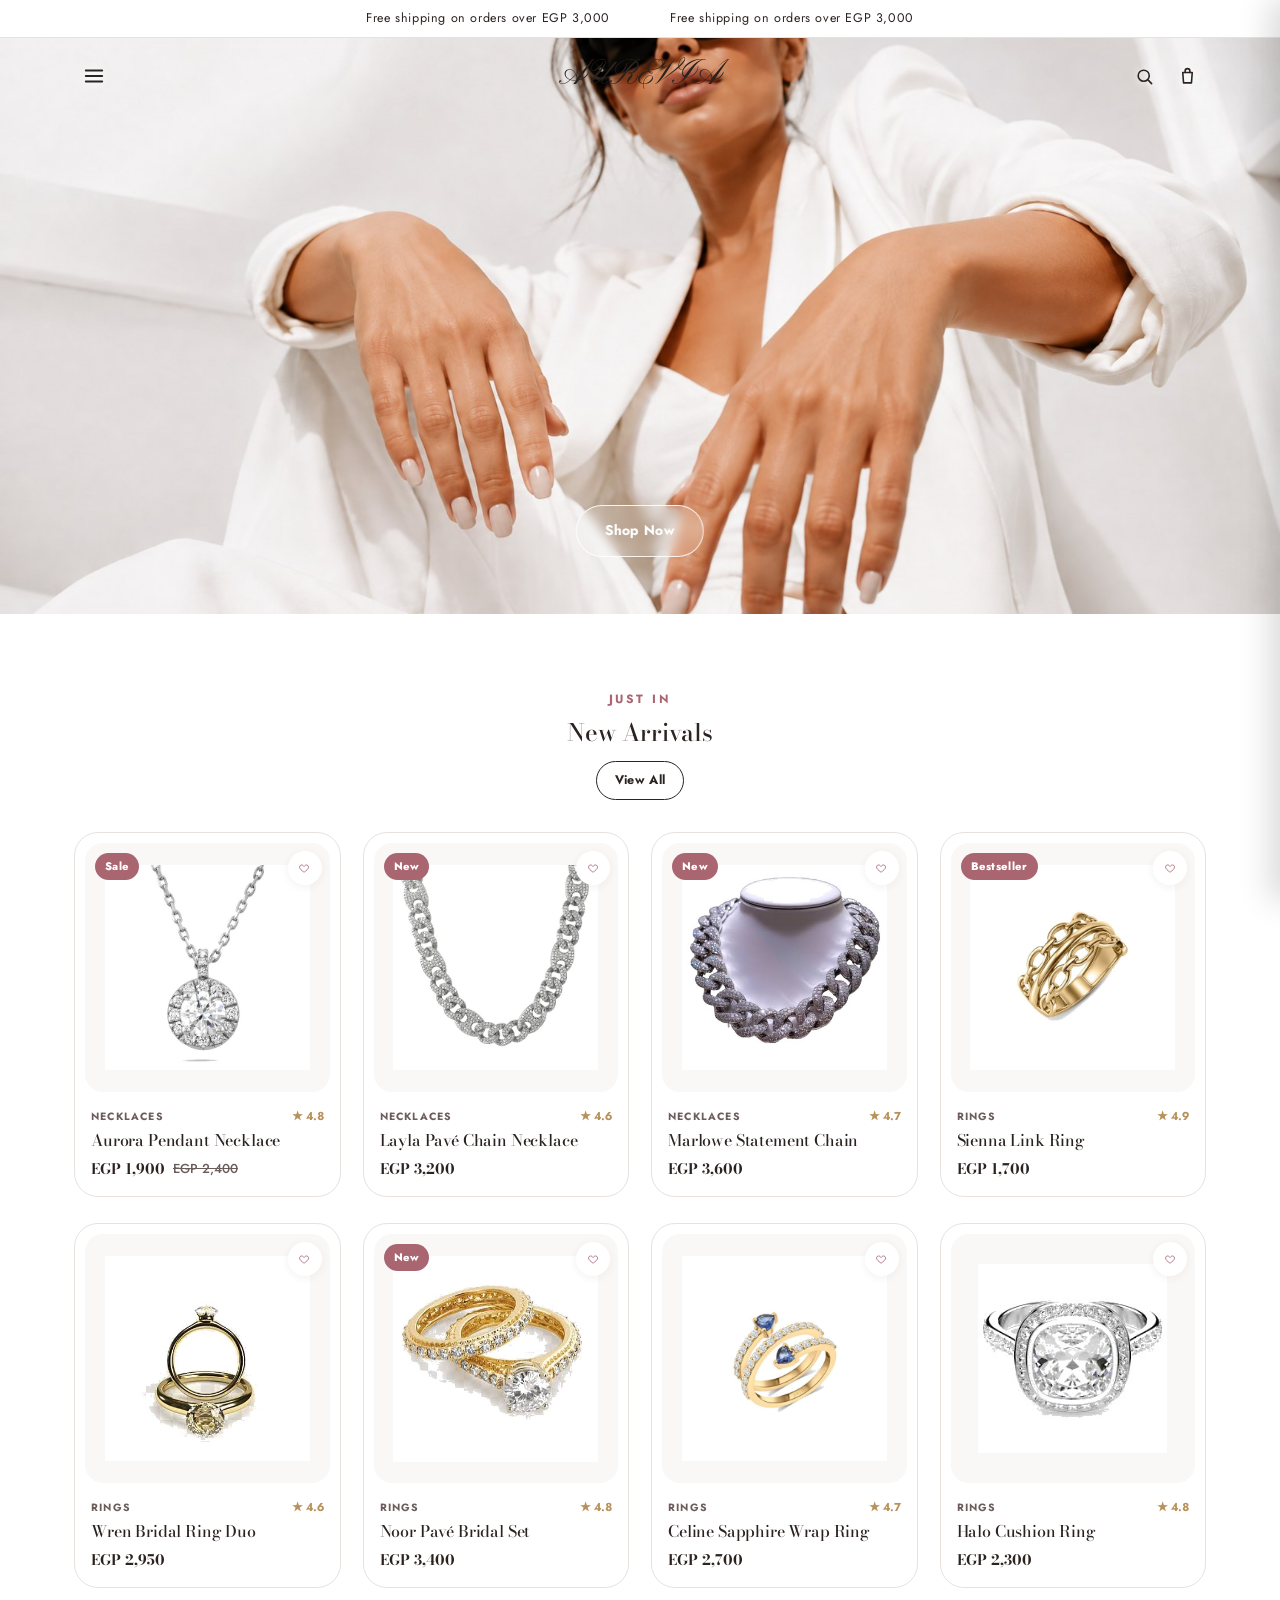
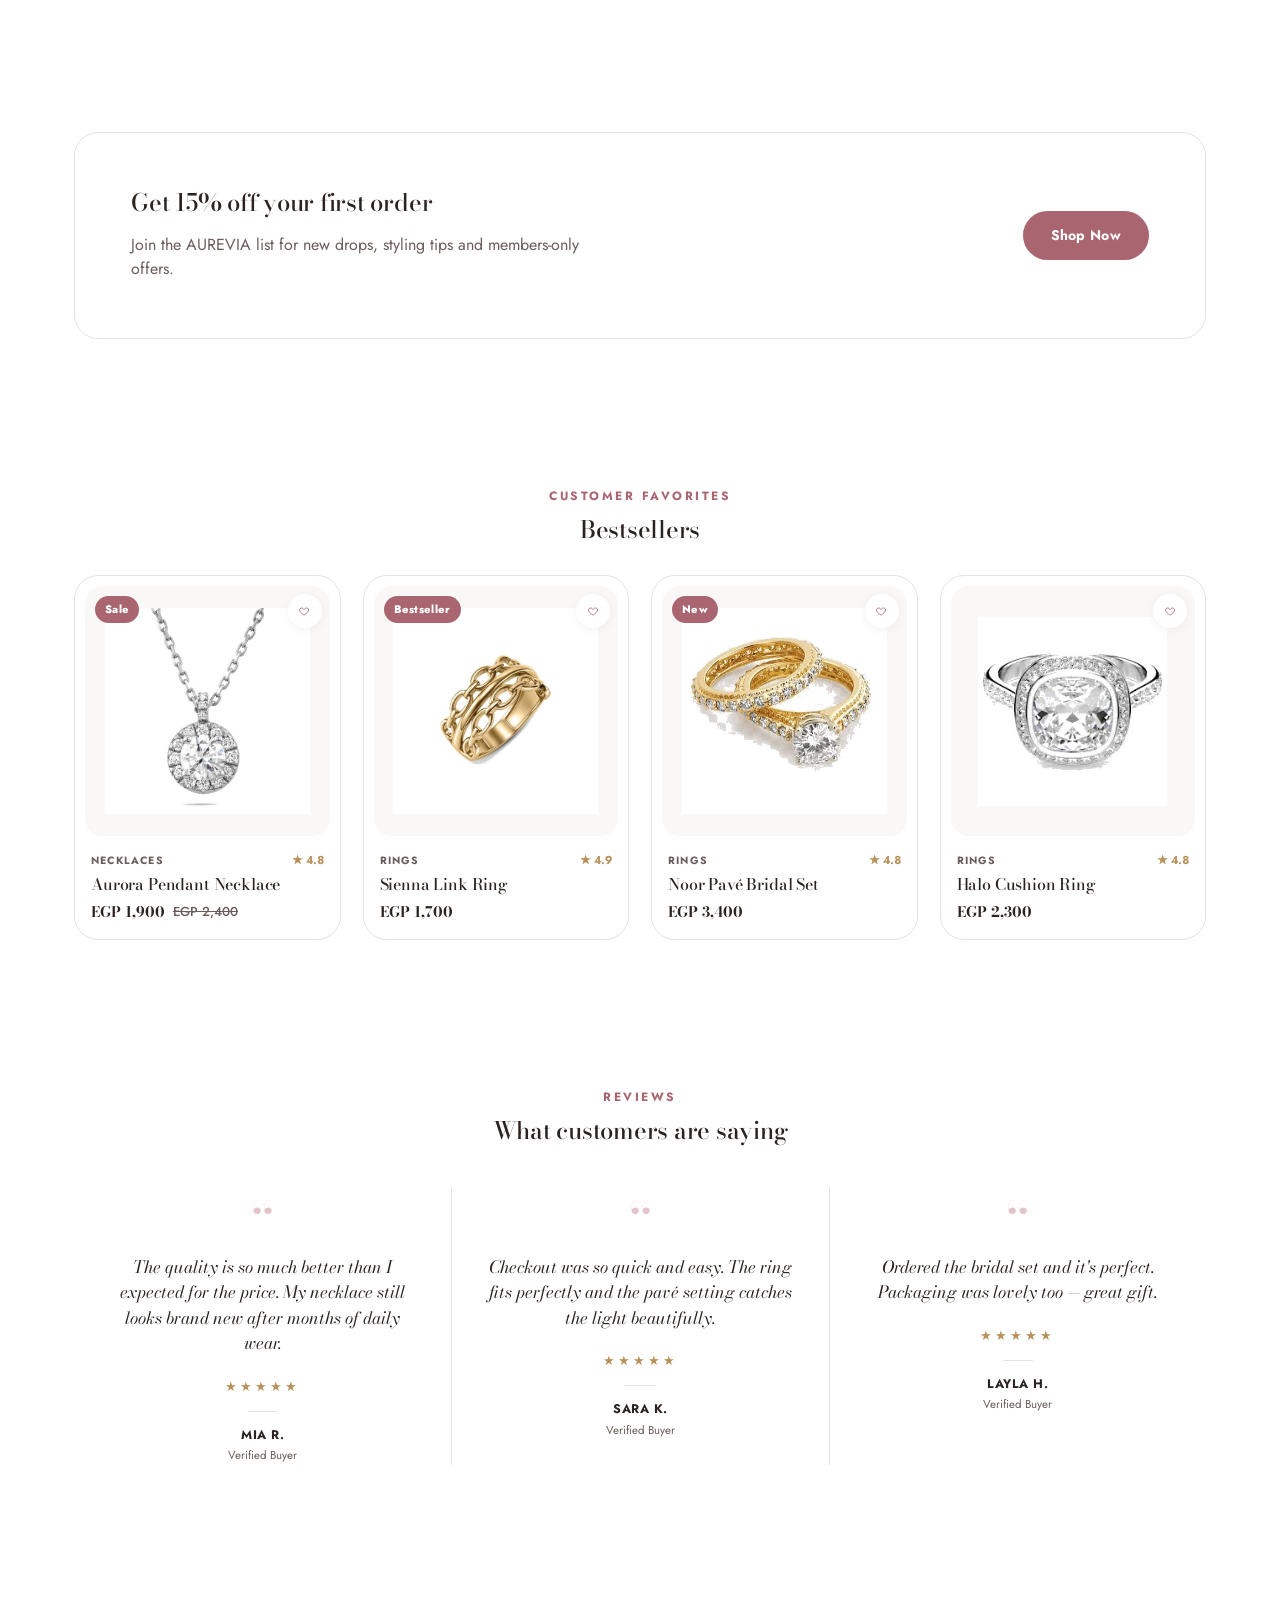
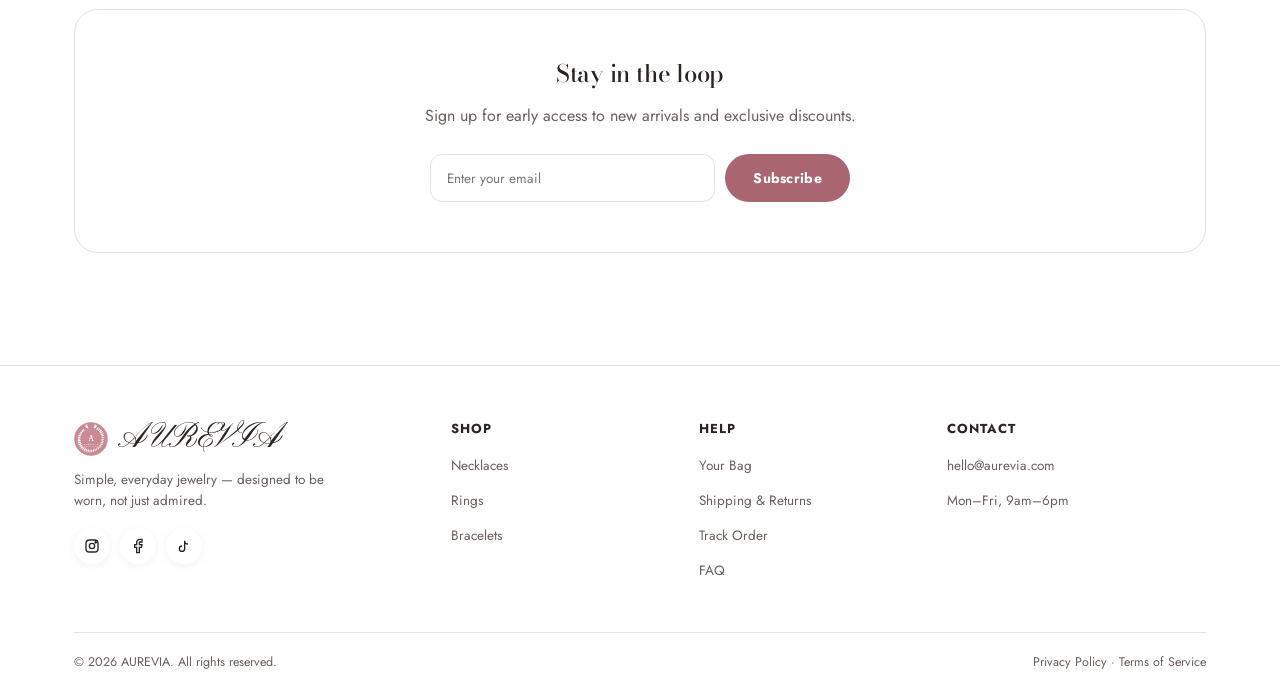
==== commit eb22fff5: "Add scroll-reveal animations and hide mobile logo until scroll Sections fade/slide in via Intersecti" ====
--- a/index.html
+++ b/index.html
@@ -70,7 +70,7 @@
   </div>
 </section>
 
-<section class="section section-bg-blush">
+<section class="section section-bg-blush reveal">
   <div class="container">
     <div class="section-head-row">
       <div>
@@ -83,7 +83,7 @@
   </div>
 </section>
 
-<section class="section">
+<section class="section reveal">
   <div class="container">
     <div class="promo-band">
       <div>
@@ -95,7 +95,7 @@
   </div>
 </section>
 
-<section class="section">
+<section class="section reveal">
   <div class="container">
     <div class="section-head-row">
       <div>
@@ -107,7 +107,7 @@
   </div>
 </section>
 
-<section class="section section-bg-blush">
+<section class="section section-bg-blush reveal">
   <div class="container">
     <div class="section-head">
       <span class="eyebrow">Reviews</span>
@@ -142,7 +142,7 @@
   </div>
 </section>
 
-<section class="section">
+<section class="section reveal">
   <div class="container">
     <div class="newsletter">
       <h2>Stay in the loop</h2>
--- a/css/style.css
+++ b/css/style.css
@@ -148,6 +148,7 @@
 body.has-hero .site-header:not(.is-solid) .icon-btn svg {
   filter: drop-shadow(0 1px 3px rgba(255,255,255,.85)) drop-shadow(0 0 6px rgba(255,255,255,.6));
 }
+body.has-hero .logo-wordmark { transition: opacity .35s ease; }
 
 .header-inner {
   width: 100%;
@@ -261,16 +262,19 @@
   width: 100%;
   overflow: hidden;
   background: #fff;
-}
-.hero-media img { width: 100%; height: auto; max-height: 72vh; object-fit: cover; display: block; }
+  --mx: 50%;
+  --my: 50%;
+  --mr: 0px;
+}
+.hero-media img { width: 100%; height: auto; max-height: 64vh; object-fit: cover; object-position: center 82%; display: block; }
 .hero-media .hero-img-hover {
   position: absolute;
   inset: 0;
   height: 100%;
-  opacity: 0;
-  transition: opacity .5s ease;
-}
-.hero-media:hover .hero-img-hover { opacity: 1; }
+  -webkit-mask-image: radial-gradient(circle var(--mr) at var(--mx) var(--my), #000 65%, transparent 100%);
+  mask-image: radial-gradient(circle var(--mr) at var(--mx) var(--my), #000 65%, transparent 100%);
+  pointer-events: none;
+}
 .hero-cta {
   position: absolute;
   left: 50%;
@@ -291,8 +295,10 @@
 }
 
 @media (max-width: 900px) {
-  .hero-media img { max-height: none; height: auto; object-fit: initial; }
+  .hero-media img { max-height: 48vh; }
   .hero-cta { left: 50%; bottom: 8%; }
+  body.has-hero .site-header:not(.is-solid) .logo-wordmark { opacity: 0; }
+  body.has-hero .site-header.is-solid .logo-wordmark { opacity: 1; }
 }
 
 /* ==========================================================================
@@ -730,4 +736,24 @@
 }
 .toast.show { opacity: 1; transform: translateX(-50%) translateY(0); }
 
+/* ==========================================================================
+   Scroll reveal
+   ========================================================================== */
+.reveal {
+  opacity: 0;
+  transform: translateY(28px);
+  transition: opacity .7s ease, transform .7s ease;
+}
+.reveal.in-view {
+  opacity: 1;
+  transform: translateY(0);
+}
+.reveal-stagger.in-view .reveal-item:nth-child(1) { transition-delay: .05s; }
+.reveal-stagger.in-view .reveal-item:nth-child(2) { transition-delay: .15s; }
+.reveal-stagger.in-view .reveal-item:nth-child(3) { transition-delay: .25s; }
+.reveal-stagger.in-view .reveal-item:nth-child(4) { transition-delay: .35s; }
+@media (prefers-reduced-motion: reduce) {
+  .reveal { opacity: 1; transform: none; transition: none; }
+}
+
 .empty-state { text-align: center; padding: 80px 20px; color: var(--ink-soft); }
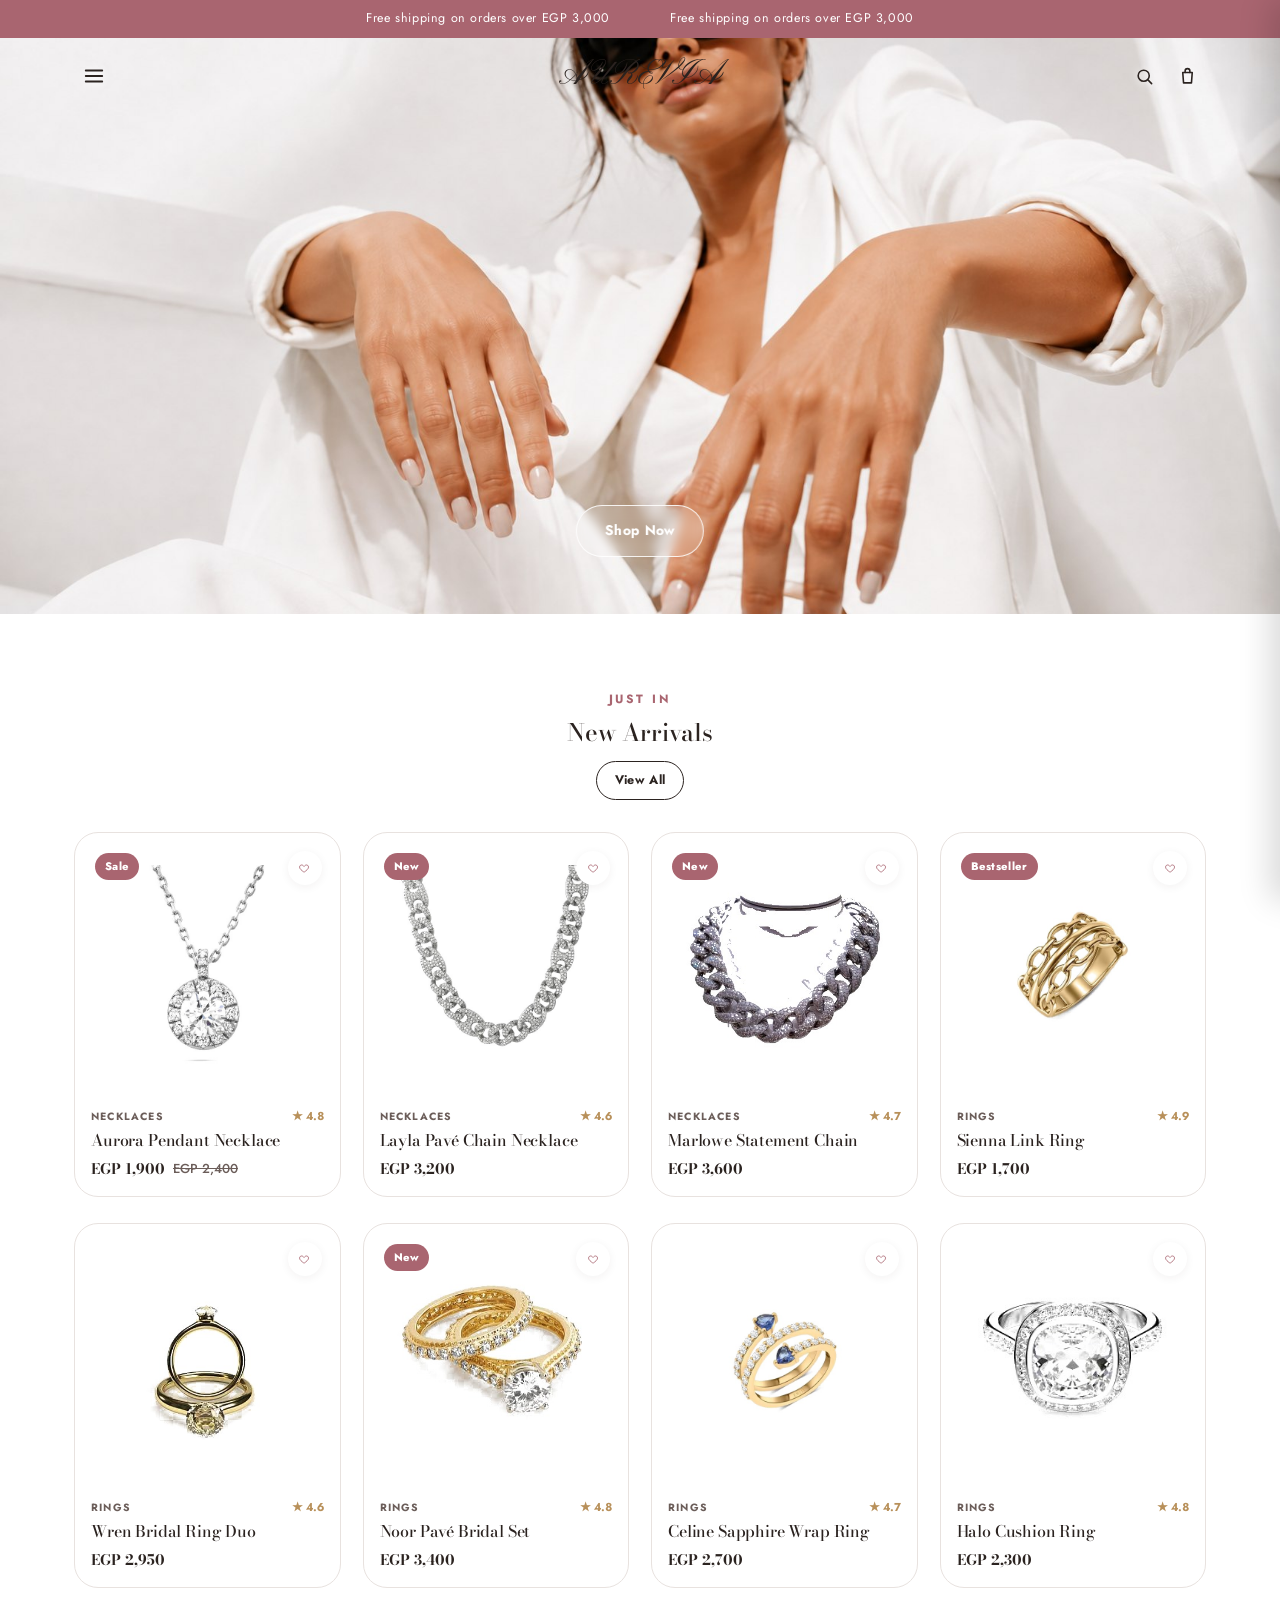
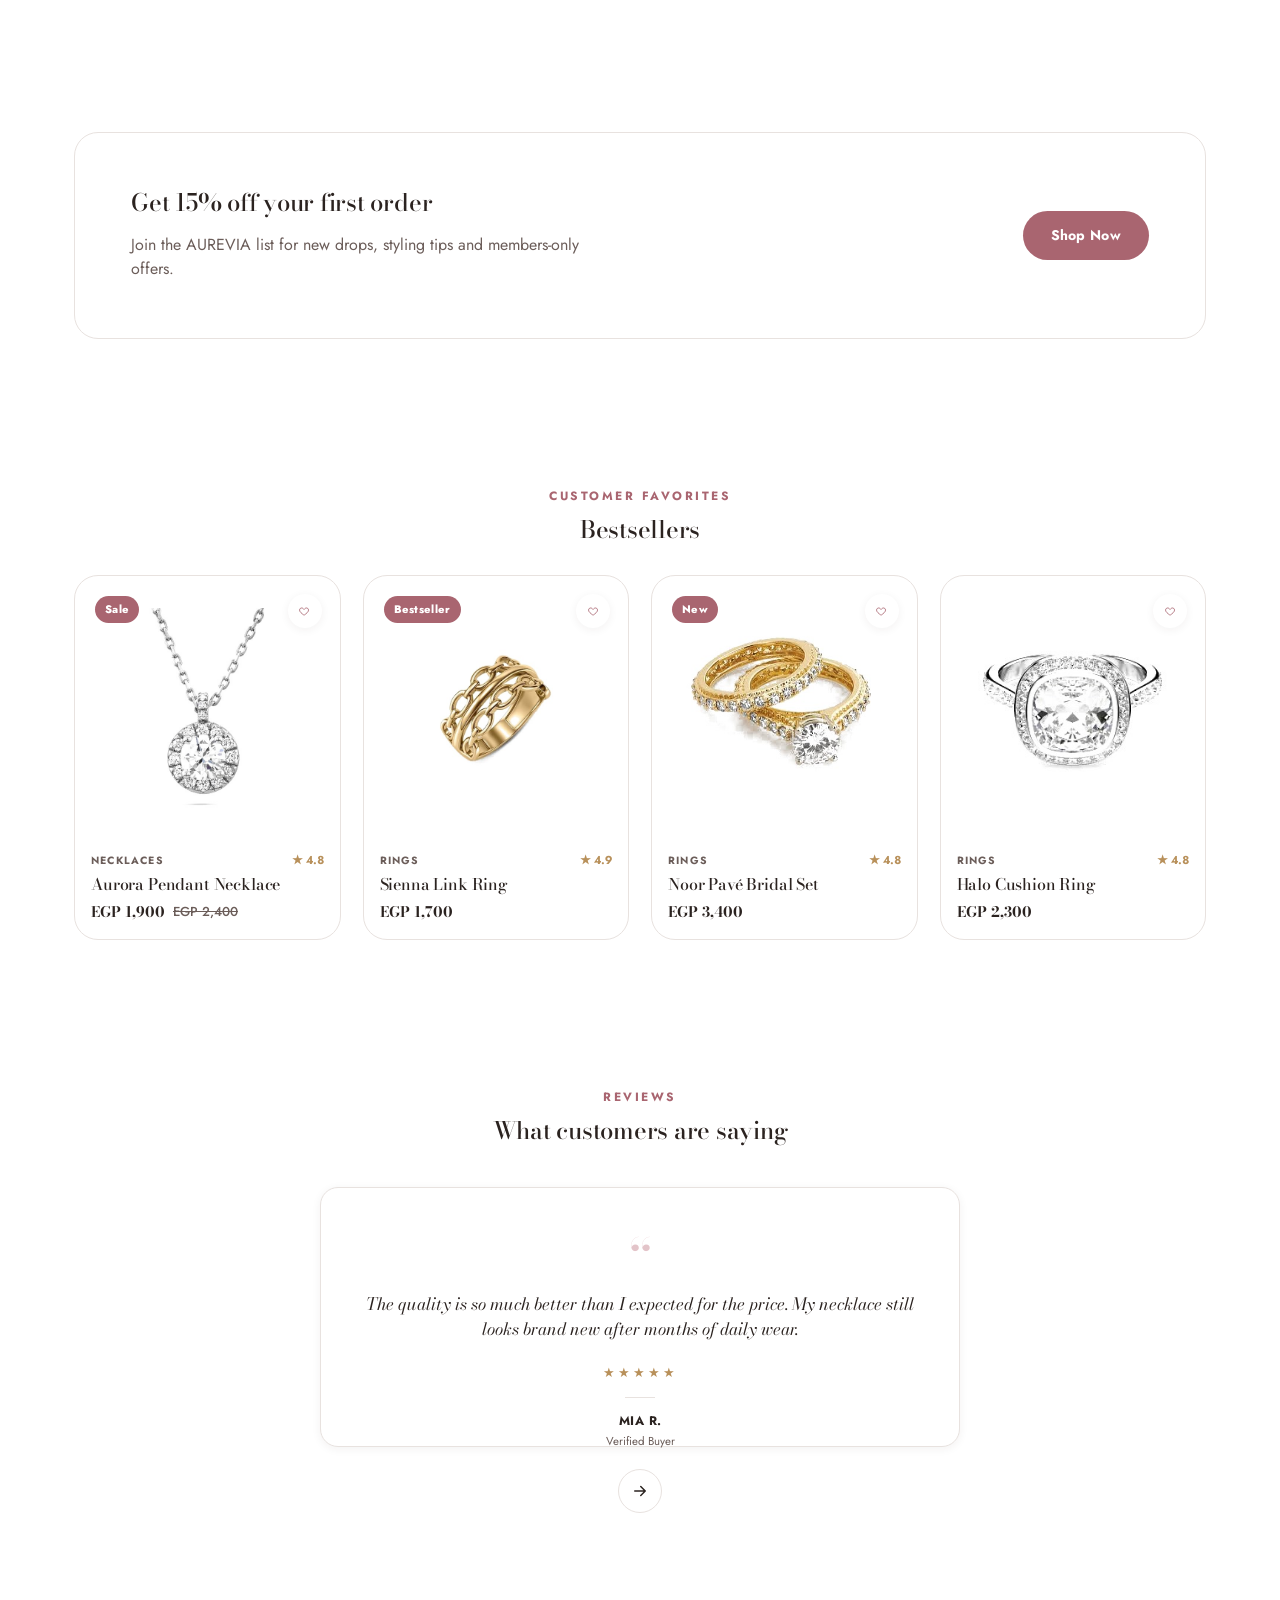
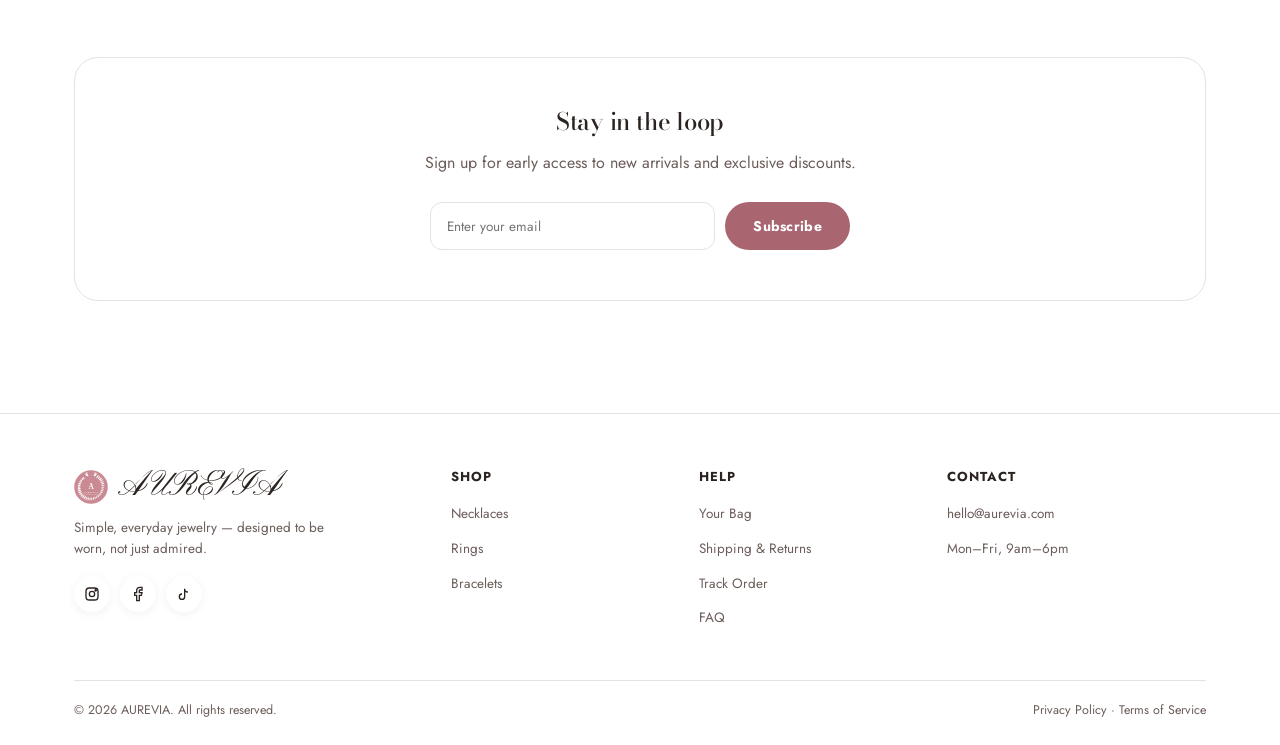
==== commit a6e95244: "Turn reviews into a boxed auto-rotating slider; animate menu and cart drawer Reviews now live in a s" ====
--- a/index.html
+++ b/index.html
@@ -113,31 +113,38 @@
       <span class="eyebrow">Reviews</span>
       <h2>What customers are saying</h2>
     </div>
-    <div class="testi-grid">
-      <div class="testi-card">
-        <span class="testi-quote-mark">&ldquo;</span>
-        <p>The quality is so much better than I expected for the price. My necklace still looks brand new after months of daily wear.</p>
-        <div class="testi-stars">★★★★★</div>
-        <div class="testi-divider"></div>
-        <div class="testi-name">Mia R.</div>
-        <div class="testi-role">Verified Buyer</div>
-      </div>
-      <div class="testi-card">
-        <span class="testi-quote-mark">&ldquo;</span>
-        <p>Checkout was so quick and easy. The ring fits perfectly and the pavé setting catches the light beautifully.</p>
-        <div class="testi-stars">★★★★★</div>
-        <div class="testi-divider"></div>
-        <div class="testi-name">Sara K.</div>
-        <div class="testi-role">Verified Buyer</div>
-      </div>
-      <div class="testi-card">
-        <span class="testi-quote-mark">&ldquo;</span>
-        <p>Ordered the bridal set and it's perfect. Packaging was lovely too — great gift.</p>
-        <div class="testi-stars">★★★★★</div>
-        <div class="testi-divider"></div>
-        <div class="testi-name">Layla H.</div>
-        <div class="testi-role">Verified Buyer</div>
-      </div>
+    <div class="testi-slider" id="testiSlider">
+      <div class="testi-box">
+        <div class="testi-track" id="testiTrack">
+          <div class="testi-card active">
+            <span class="testi-quote-mark">&ldquo;</span>
+            <p>The quality is so much better than I expected for the price. My necklace still looks brand new after months of daily wear.</p>
+            <div class="testi-stars">★★★★★</div>
+            <div class="testi-divider"></div>
+            <div class="testi-name">Mia R.</div>
+            <div class="testi-role">Verified Buyer</div>
+          </div>
+          <div class="testi-card">
+            <span class="testi-quote-mark">&ldquo;</span>
+            <p>Checkout was so quick and easy. The ring fits perfectly and the pavé setting catches the light beautifully.</p>
+            <div class="testi-stars">★★★★★</div>
+            <div class="testi-divider"></div>
+            <div class="testi-name">Sara K.</div>
+            <div class="testi-role">Verified Buyer</div>
+          </div>
+          <div class="testi-card">
+            <span class="testi-quote-mark">&ldquo;</span>
+            <p>Ordered the bridal set and it's perfect. Packaging was lovely too — great gift.</p>
+            <div class="testi-stars">★★★★★</div>
+            <div class="testi-divider"></div>
+            <div class="testi-name">Layla H.</div>
+            <div class="testi-role">Verified Buyer</div>
+          </div>
+        </div>
+      </div>
+      <button class="testi-next" id="testiNext" aria-label="Show next review">
+        <svg width="18" height="18" viewBox="0 0 24 24" fill="none" stroke="currentColor" stroke-width="2" stroke-linecap="round" stroke-linejoin="round"><path d="M5 12h14M13 6l6 6-6 6"/></svg>
+      </button>
     </div>
   </div>
 </section>
--- a/css/style.css
+++ b/css/style.css
@@ -75,7 +75,7 @@
   font-size: 14px;
   font-weight: 700;
   letter-spacing: 0.3px;
-  transition: transform 0.15s ease, box-shadow 0.15s ease, background 0.2s ease, color 0.2s ease;
+  transition: transform 0.3s cubic-bezier(.22,.61,.36,1), box-shadow 0.3s cubic-bezier(.22,.61,.36,1), background 0.25s ease, color 0.25s ease;
   white-space: nowrap;
 }
 .btn-primary { background: var(--rose-dark); color: #fff; }
@@ -92,15 +92,15 @@
    Announcement bar
    ========================================================================== */
 .announce-bar {
-  background: #ffffff;
-  color: var(--ink);
+  background: var(--rose-dark);
+  color: #ffffff;
   text-align: center;
   font-size: 12.5px;
   letter-spacing: 0.6px;
   padding: 9px 16px;
   overflow: hidden;
   white-space: nowrap;
-  border-bottom: 1px solid var(--line);
+  border-bottom: 1px solid var(--rose-dark);
 }
 .announce-track {
   display: inline-flex;
@@ -234,7 +234,6 @@
 }
 
 .mobile-nav {
-  display: none;
   position: absolute;
   top: var(--header-h);
   left: 0;
@@ -243,10 +242,18 @@
   box-shadow: var(--shadow-md);
   padding: 10px 0;
   z-index: 400;
-}
-.mobile-nav.open { display: block; }
+  opacity: 0;
+  transform: translateY(-12px);
+  visibility: hidden;
+  pointer-events: none;
+  transition: opacity .3s cubic-bezier(.22,.61,.36,1), transform .3s cubic-bezier(.22,.61,.36,1), visibility .3s;
+}
+.mobile-nav.open { opacity: 1; transform: translateY(0); visibility: visible; pointer-events: auto; }
 .mobile-nav a { display: block; padding: 12px 24px; font-weight: 600; font-size: 14px; color: var(--ink); }
 .mobile-nav a:hover { background: var(--blush); }
+@media (prefers-reduced-motion: reduce) {
+  .mobile-nav { transition: opacity .15s linear, visibility .15s; transform: none; }
+}
 
 /* ==========================================================================
    Hero
@@ -257,6 +264,9 @@
   position: relative;
   z-index: 1;
 }
+@property --mr { syntax: '<length>'; inherits: true; initial-value: 0px; }
+@property --mo { syntax: '<number>'; inherits: true; initial-value: 0; }
+
 .hero-media {
   position: relative;
   width: 100%;
@@ -265,22 +275,39 @@
   --mx: 50%;
   --my: 50%;
   --mr: 0px;
+  --mo: 0;
+  transition: --mr .8s cubic-bezier(.22,.61,.36,1), --mo .8s cubic-bezier(.22,.61,.36,1);
 }
 .hero-media img { width: 100%; height: auto; max-height: 64vh; object-fit: cover; object-position: center 82%; display: block; }
+.hero-media img:not(.hero-img-hover) { position: relative; z-index: 0; }
 .hero-media .hero-img-hover {
   position: absolute;
   inset: 0;
   height: 100%;
+  z-index: 1;
   -webkit-mask-image: radial-gradient(circle var(--mr) at var(--mx) var(--my), #000 65%, transparent 100%);
   mask-image: radial-gradient(circle var(--mr) at var(--mx) var(--my), #000 65%, transparent 100%);
   pointer-events: none;
 }
+.hero-media::after {
+  content: "";
+  position: absolute;
+  inset: 0;
+  z-index: 2;
+  pointer-events: none;
+  mix-blend-mode: screen;
+  background: radial-gradient(circle calc(var(--mr) + 100px) at var(--mx) var(--my), rgba(255, 244, 222, .55), rgba(255, 244, 222, 0) 72%);
+  opacity: var(--mo);
+}
+@media (prefers-reduced-motion: reduce) {
+  .hero-media { transition: none; }
+}
 .hero-cta {
   position: absolute;
   left: 50%;
   bottom: 10%;
   transform: translateX(-50%);
-  z-index: 2;
+  z-index: 3;
 }
 .hero-cta .btn {
   background: rgba(255, 255, 255, 0.12);
@@ -295,7 +322,7 @@
 }
 
 @media (max-width: 900px) {
-  .hero-media img { max-height: 48vh; }
+  .hero-media img { height: 70vh; max-height: none; }
   .hero-cta { left: 50%; bottom: 8%; }
   body.has-hero .site-header:not(.is-solid) .logo-wordmark { opacity: 0; }
   body.has-hero .site-header.is-solid .logo-wordmark { opacity: 1; }
@@ -384,11 +411,11 @@
   border-radius: calc(var(--radius-lg) + 6px);
   padding: 10px;
   background: #fff;
-  transition: box-shadow .3s ease, transform .3s ease, border-color .3s ease;
+  transition: box-shadow .45s cubic-bezier(.22,.61,.36,1), transform .45s cubic-bezier(.22,.61,.36,1), border-color .3s ease;
 }
 .product-card:hover {
   box-shadow: var(--shadow-md);
-  transform: translateY(-3px);
+  transform: translateY(-6px);
   border-color: transparent;
 }
 .product-media {
@@ -406,7 +433,7 @@
 .product-card:hover .product-media svg { transform: scale(1.08) rotate(-3deg); }
 .product-media img { width: 100%; height: 100%; object-fit: contain; padding: 8%; box-sizing: border-box; transition: transform .5s cubic-bezier(.2,.7,.3,1); }
 .product-card:hover .product-media img { transform: scale(1.06); }
-.product-media.has-photo, .pd-media.has-photo, .cart-line-media.has-photo, .cart-row-media.has-photo { background: #faf8f6; }
+.product-media.has-photo, .pd-media.has-photo, .cart-line-media.has-photo, .cart-row-media.has-photo { background: #ffffff; }
 .product-body { padding: 2px 6px 6px; }
 .product-badge {
   position: absolute;
@@ -434,9 +461,9 @@
   justify-content: center;
   box-shadow: var(--shadow-sm);
   color: var(--ink);
-  transition: color .2s ease, transform .15s ease;
-}
-.product-wish:hover { color: var(--rose-dark); transform: scale(1.08); }
+  transition: color .25s ease, transform .35s cubic-bezier(.22,.61,.36,1);
+}
+.product-wish:hover { color: var(--rose-dark); transform: scale(1.12); }
 .product-wish.active { color: var(--rose-dark); }
 .product-quickadd {
   position: absolute;
@@ -444,8 +471,8 @@
   right: 10px;
   bottom: 10px;
   opacity: 0;
-  transform: translateY(6px);
-  transition: opacity .2s ease, transform .2s ease;
+  transform: translateY(10px);
+  transition: opacity .35s cubic-bezier(.22,.61,.36,1), transform .35s cubic-bezier(.22,.61,.36,1);
 }
 .product-card:hover .product-quickadd { opacity: 1; transform: translateY(0); }
 .product-cat-row { display: flex; align-items: center; justify-content: space-between; margin-bottom: 5px; }
@@ -500,14 +527,30 @@
 @media (max-width: 720px) { .promo-band { grid-template-columns: 1fr; text-align: center; padding: 36px 24px; } }
 
 /* testimonials */
-.testi-grid { display: grid; grid-template-columns: repeat(3, 1fr); gap: 0; }
+.testi-slider { display: flex; flex-direction: column; align-items: center; gap: 22px; }
+.testi-box {
+  position: relative;
+  width: 100%;
+  max-width: 640px;
+  min-height: 260px;
+  background: #fff;
+  border: 1px solid var(--line);
+  border-radius: var(--radius-lg);
+  box-shadow: var(--shadow-sm);
+  padding: 44px 40px;
+}
+.testi-track { position: relative; height: 100%; }
 .testi-card {
-  position: relative;
-  padding: 8px 34px 0;
+  position: absolute;
+  inset: 0;
+  padding: 0;
   text-align: center;
-  border-left: 1px solid var(--line);
-}
-.testi-grid .testi-card:first-child { border-left: none; }
+  opacity: 0;
+  transform: translateY(10px);
+  pointer-events: none;
+  transition: opacity .5s cubic-bezier(.22,.61,.36,1), transform .5s cubic-bezier(.22,.61,.36,1);
+}
+.testi-card.active { opacity: 1; transform: translateY(0); pointer-events: auto; }
 .testi-quote-mark {
   font-family: 'Bodoni Moda', serif;
   font-size: 56px;
@@ -529,10 +572,21 @@
 .testi-divider { width: 30px; height: 1px; background: var(--line); margin: 0 auto 14px; }
 .testi-name { font-weight: 700; font-size: 12.5px; letter-spacing: .5px; text-transform: uppercase; }
 .testi-role { font-size: 11.5px; color: var(--ink-soft); margin-top: 2px; }
+.testi-next {
+  display: flex;
+  align-items: center;
+  justify-content: center;
+  width: 44px;
+  height: 44px;
+  border-radius: 50%;
+  border: 1.5px solid var(--line);
+  background: #fff;
+  color: var(--ink);
+  transition: background .3s cubic-bezier(.22,.61,.36,1), color .3s ease, border-color .3s ease, transform .3s cubic-bezier(.22,.61,.36,1);
+}
+.testi-next:hover { background: var(--ink); border-color: var(--ink); color: #fff; transform: rotate(90deg); }
 @media (max-width: 760px) {
-  .testi-grid { grid-template-columns: 1fr; gap: 40px; }
-  .testi-card { border-left: none; border-top: 1px solid var(--line); padding: 32px 10px 0; }
-  .testi-grid .testi-card:first-child { border-top: none; }
+  .testi-box { padding: 36px 24px; min-height: 300px; }
 }
 
 /* newsletter */
@@ -572,7 +626,7 @@
   background: rgba(43,35,32,0.45);
   opacity: 0;
   pointer-events: none;
-  transition: opacity .25s ease;
+  transition: opacity .4s ease;
   z-index: 900;
 }
 .overlay.open { opacity: 1; pointer-events: auto; }
@@ -586,12 +640,15 @@
   background: #fff;
   z-index: 950;
   transform: translateX(100%);
-  transition: transform .3s ease;
+  transition: transform .45s cubic-bezier(.22,.61,.36,1);
   display: flex;
   flex-direction: column;
   box-shadow: -10px 0 30px rgba(0,0,0,0.15);
 }
 .cart-drawer.open { transform: translateX(0); }
+@media (prefers-reduced-motion: reduce) {
+  .cart-drawer, .overlay { transition-duration: .15s; }
+}
 .cart-drawer-head { display: flex; align-items: center; justify-content: space-between; padding: 20px 22px; border-bottom: 1px solid var(--line); }
 .cart-drawer-head h3 { margin: 0; }
 .cart-drawer-body { flex: 1; overflow-y: auto; padding: 10px 22px; }
@@ -741,12 +798,12 @@
    ========================================================================== */
 .reveal {
   opacity: 0;
-  transform: translateY(28px);
-  transition: opacity .7s ease, transform .7s ease;
+  transform: translateY(36px) scale(.98);
+  transition: opacity .9s cubic-bezier(.22,.61,.36,1), transform .9s cubic-bezier(.22,.61,.36,1);
 }
 .reveal.in-view {
   opacity: 1;
-  transform: translateY(0);
+  transform: translateY(0) scale(1);
 }
 .reveal-stagger.in-view .reveal-item:nth-child(1) { transition-delay: .05s; }
 .reveal-stagger.in-view .reveal-item:nth-child(2) { transition-delay: .15s; }
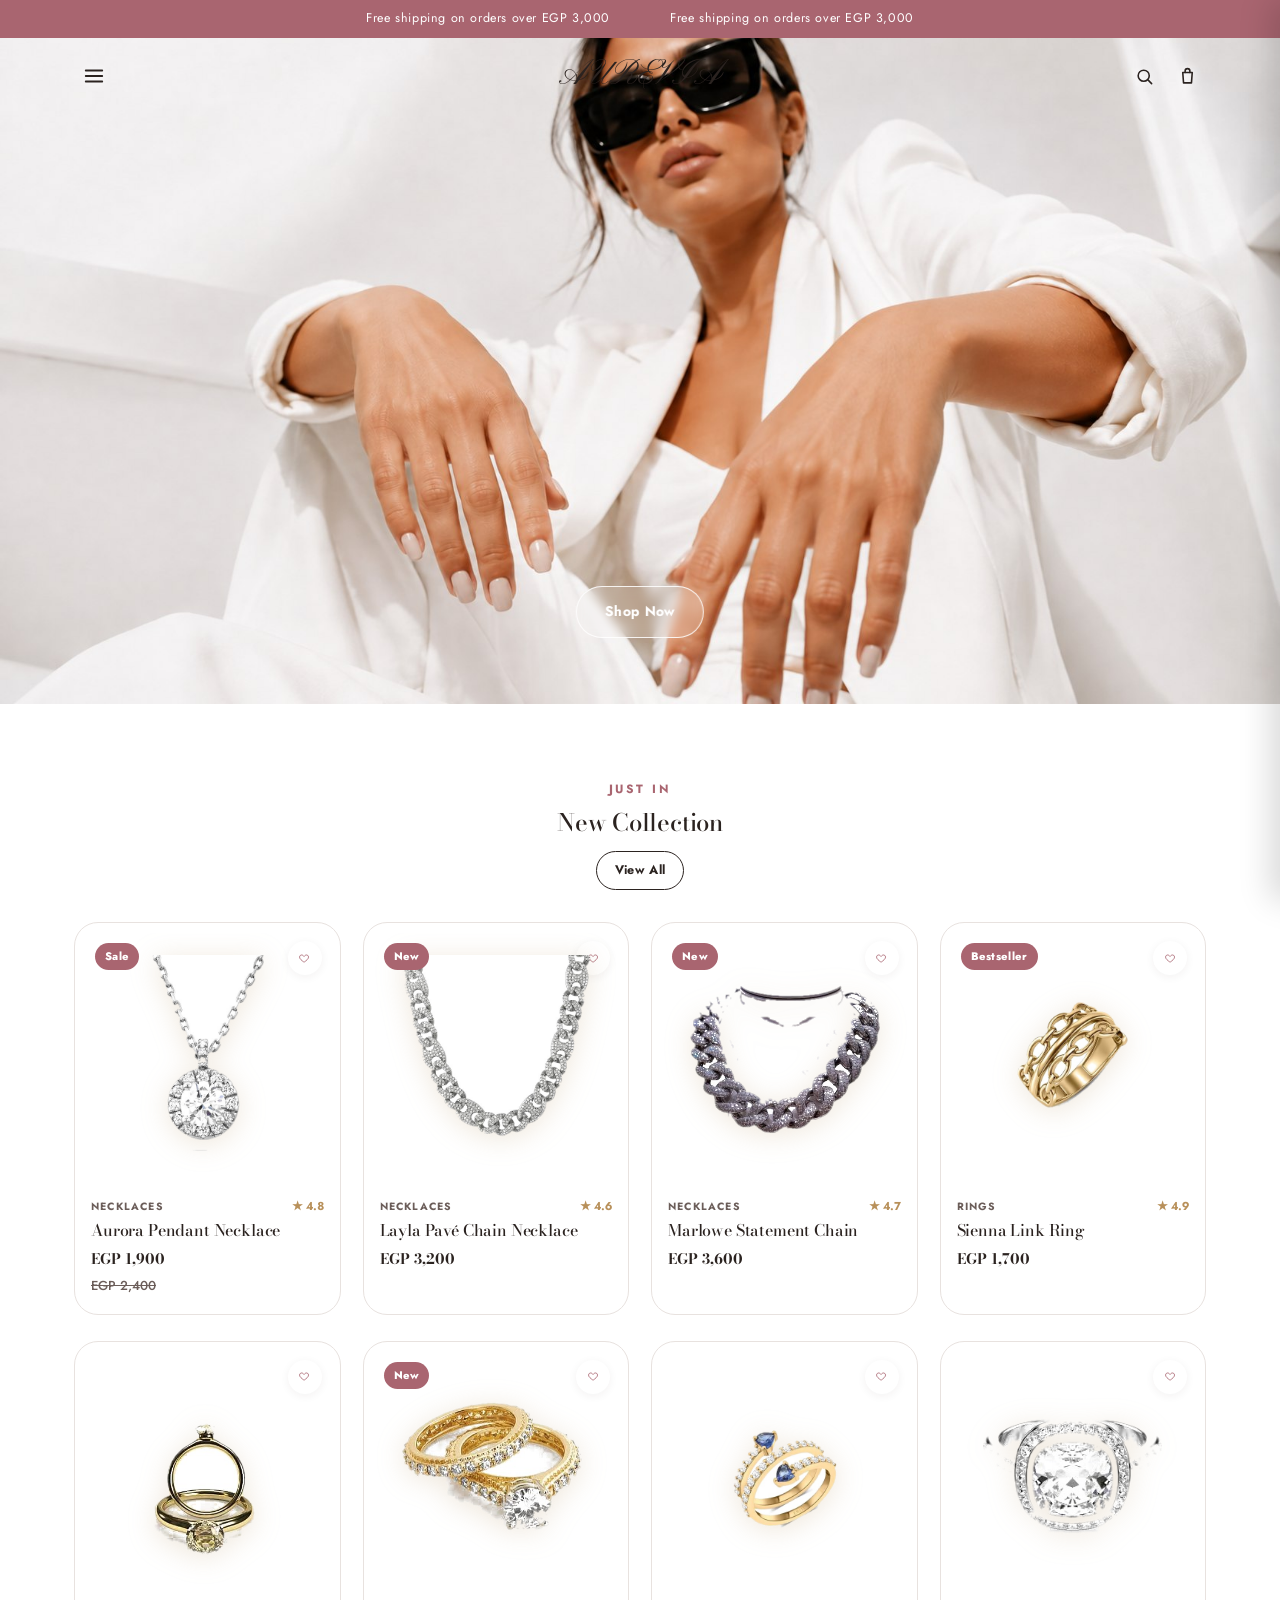
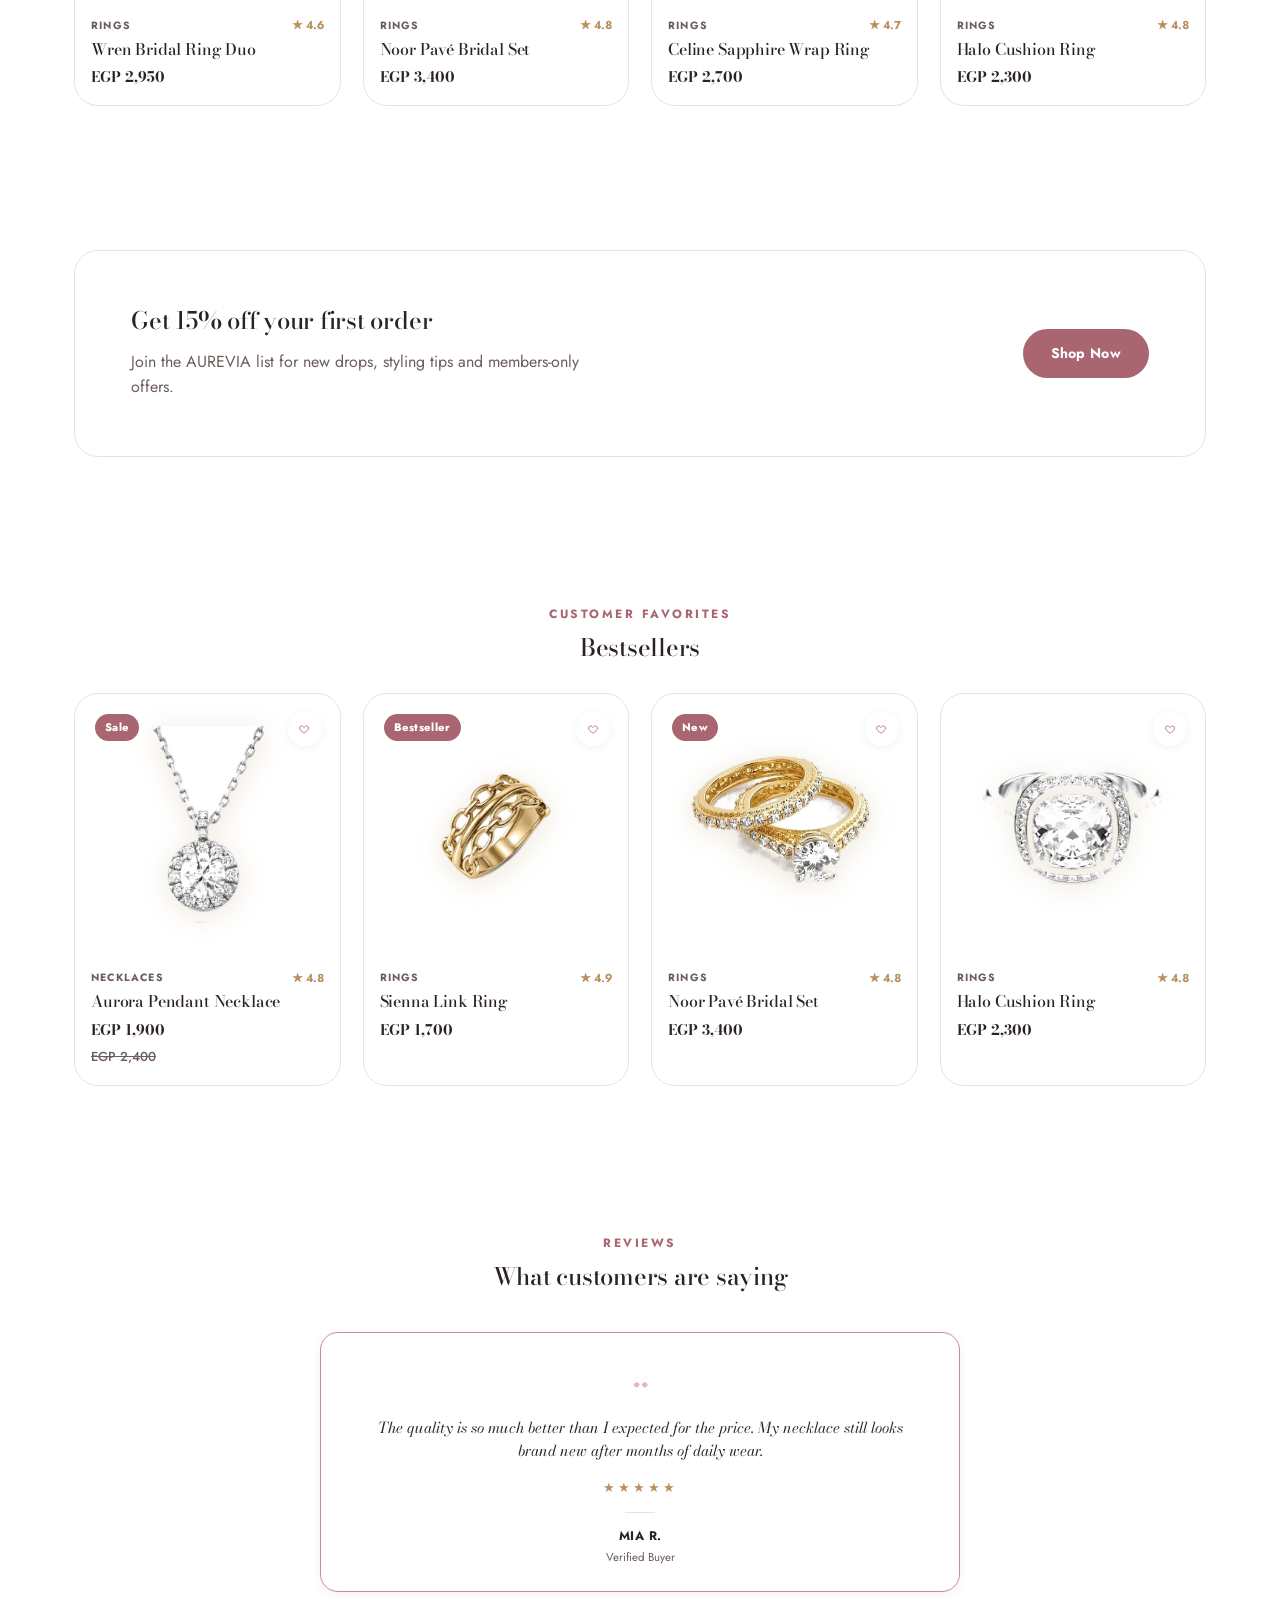
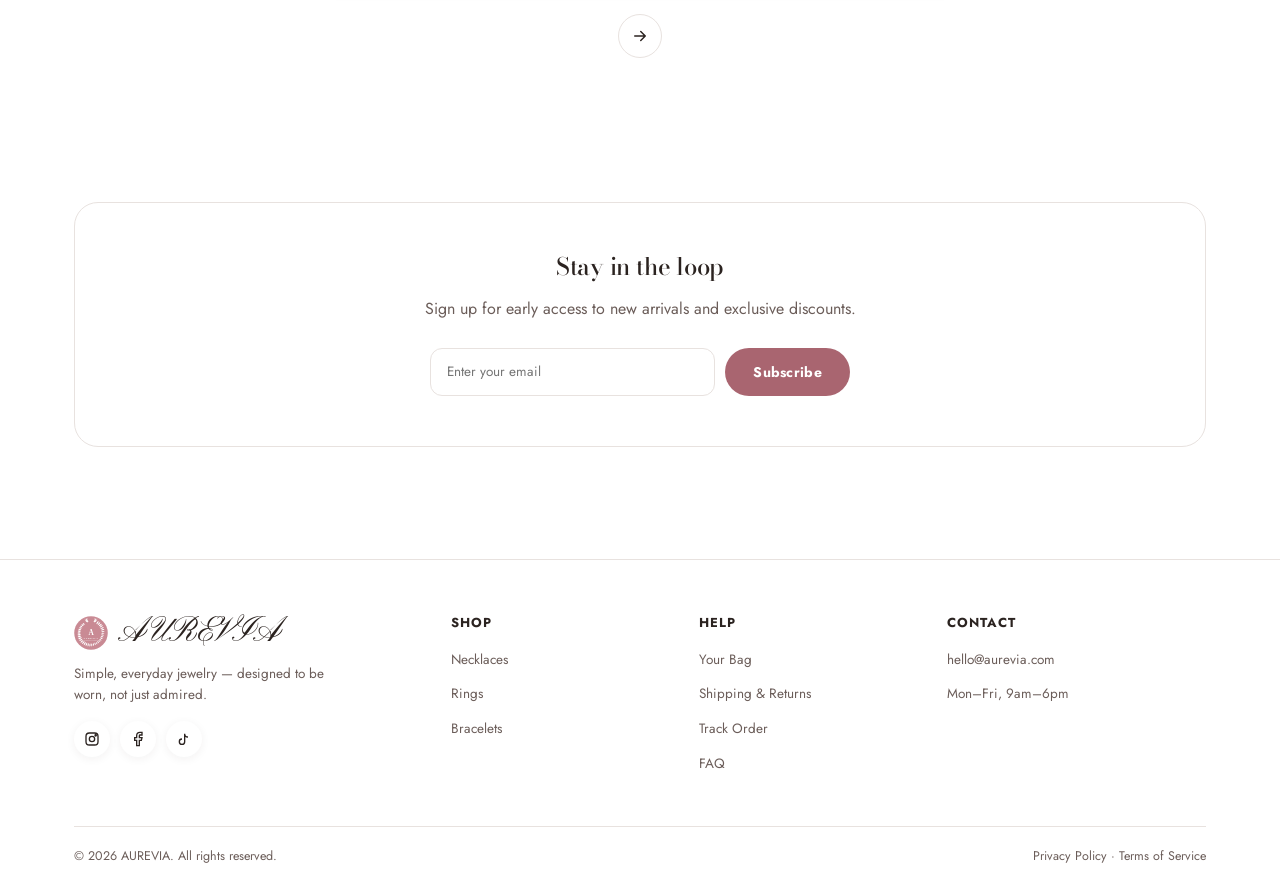
==== commit 41dff60a: "New Collection heading, card layout fixes, transparent PNGs, and page loader - Rename homepage secti" ====
--- a/index.html
+++ b/index.html
@@ -13,6 +13,13 @@
 </head>
 <body class="has-hero">
 
+<div class="page-loader" id="pageLoader">
+  <div class="page-loader-inner">
+    <span class="page-loader-ring"></span>
+    <span class="page-loader-logo">AUREVIA</span>
+  </div>
+</div>
+
 <div class="announce-bar">
   <div class="announce-track">
     <span>Free shipping on orders over EGP 3,000</span>
@@ -75,7 +82,7 @@
     <div class="section-head-row">
       <div>
         <span class="eyebrow">Just In</span>
-        <h2>New Arrivals</h2>
+        <h2>New Collection</h2>
       </div>
       <a href="shop.html" class="btn btn-outline btn-sm">View All</a>
     </div>
--- a/css/style.css
+++ b/css/style.css
@@ -23,6 +23,42 @@
 
 * { box-sizing: border-box; }
 html { scroll-behavior: smooth; }
+
+/* ==========================================================================
+   Page loader
+   ========================================================================== */
+.page-loader {
+  position: fixed;
+  inset: 0;
+  z-index: 9999;
+  background: #fff;
+  display: flex;
+  align-items: center;
+  justify-content: center;
+  transition: opacity .5s ease, visibility .5s;
+}
+.page-loader.is-hidden { opacity: 0; visibility: hidden; pointer-events: none; }
+.page-loader-inner { position: relative; width: 108px; height: 108px; display: flex; align-items: center; justify-content: center; }
+.page-loader-ring {
+  position: absolute;
+  inset: 0;
+  border-radius: 50%;
+  border: 2px solid var(--line);
+  border-top-color: var(--rose-dark);
+  animation: loaderSpin 1s linear infinite;
+}
+.page-loader-logo {
+  font-family: 'Pinyon Script', cursive;
+  font-size: 21px;
+  color: var(--ink);
+  animation: loaderPulse 1.6s ease-in-out infinite;
+}
+@keyframes loaderSpin { to { transform: rotate(360deg); } }
+@keyframes loaderPulse { 0%, 100% { opacity: .5; } 50% { opacity: 1; } }
+@media (prefers-reduced-motion: reduce) {
+  .page-loader-ring { animation: none; }
+  .page-loader-logo { animation: none; opacity: 1; }
+}
 body {
   margin: 0;
   font-family: 'Jost', -apple-system, BlinkMacSystemFont, 'Segoe UI', sans-serif;
@@ -278,7 +314,7 @@
   --mo: 0;
   transition: --mr .8s cubic-bezier(.22,.61,.36,1), --mo .8s cubic-bezier(.22,.61,.36,1);
 }
-.hero-media img { width: 100%; height: auto; max-height: 64vh; object-fit: cover; object-position: center 82%; display: block; }
+.hero-media img { width: 100%; height: auto; max-height: 74vh; object-fit: cover; object-position: center 82%; display: block; }
 .hero-media img:not(.hero-img-hover) { position: relative; z-index: 0; }
 .hero-media .hero-img-hover {
   position: absolute;
@@ -431,7 +467,7 @@
 }
 .product-media svg { width: 46%; height: 46%; color: var(--rose-dark); transition: transform .4s ease; }
 .product-card:hover .product-media svg { transform: scale(1.08) rotate(-3deg); }
-.product-media img { width: 100%; height: 100%; object-fit: contain; padding: 8%; box-sizing: border-box; transition: transform .5s cubic-bezier(.2,.7,.3,1); }
+.product-media img { width: 100%; height: 100%; object-fit: contain; padding: 8%; box-sizing: border-box; transition: transform .5s cubic-bezier(.2,.7,.3,1); filter: drop-shadow(0 4px 14px rgba(184, 144, 90, 0.22)); }
 .product-card:hover .product-media img { transform: scale(1.06); }
 .product-media.has-photo, .pd-media.has-photo, .cart-line-media.has-photo, .cart-row-media.has-photo { background: #ffffff; }
 .product-body { padding: 2px 6px 6px; }
@@ -439,6 +475,7 @@
   position: absolute;
   top: 10px;
   left: 10px;
+  z-index: 3;
   background: var(--rose-dark);
   color: #fff;
   font-size: 11px;
@@ -446,6 +483,10 @@
   padding: 5px 10px;
   border-radius: var(--radius-pill);
   letter-spacing: 0.3px;
+  max-width: calc(100% - 50px);
+  white-space: nowrap;
+  overflow: hidden;
+  text-overflow: ellipsis;
 }
 .product-wish {
   position: absolute;
@@ -481,6 +522,7 @@
 .product-title { font-size: 16px; font-weight: 500; margin-bottom: 8px; font-family: 'Bodoni Moda', serif; text-align: left; }
 .product-title a:hover { color: var(--rose-dark); }
 .price-row { display: flex; align-items: center; gap: 8px; font-weight: 700; font-size: 14.5px; font-family: 'Bodoni Moda', serif; }
+.price-old-row { margin-top: 3px; }
 .price-old { text-decoration: line-through; color: var(--ink-soft); font-weight: 500; font-size: 13px; font-family: 'Jost', sans-serif; }
 .swatch-row { display: flex; gap: 6px; margin-top: 8px; }
 .mini-swatch { width: 15px; height: 15px; border-radius: 50%; border: 1px solid rgba(0,0,0,0.15); }
@@ -534,10 +576,11 @@
   max-width: 640px;
   min-height: 260px;
   background: #fff;
-  border: 1px solid var(--line);
+  border: 1.5px solid var(--rose);
   border-radius: var(--radius-lg);
   box-shadow: var(--shadow-sm);
-  padding: 44px 40px;
+  padding: 40px 40px;
+  overflow: hidden;
 }
 .testi-track { position: relative; height: 100%; }
 .testi-card {
@@ -553,20 +596,20 @@
 .testi-card.active { opacity: 1; transform: translateY(0); pointer-events: auto; }
 .testi-quote-mark {
   font-family: 'Bodoni Moda', serif;
-  font-size: 56px;
+  font-size: 42px;
   line-height: 1;
   color: var(--rose);
-  opacity: .5;
+  opacity: .6;
   display: block;
-  margin-bottom: 4px;
+  margin-bottom: 2px;
 }
 .testi-card p {
   font-family: 'Bodoni Moda', serif;
   font-style: italic;
-  font-size: 17px;
+  font-size: 15px;
   line-height: 1.5;
   color: var(--ink);
-  margin: 0 0 20px;
+  margin: 0 0 16px;
 }
 .testi-stars { color: var(--gold); font-size: 13px; margin-bottom: 14px; letter-spacing: 3px; }
 .testi-divider { width: 30px; height: 1px; background: var(--line); margin: 0 auto 14px; }
@@ -656,7 +699,7 @@
 .cart-line { display: flex; gap: 14px; padding: 16px 0; border-bottom: 1px solid var(--line); }
 .cart-line-media { width: 74px; height: 74px; border-radius: var(--radius-md); background: var(--rose-light); display: flex; align-items: center; justify-content: center; flex-shrink: 0; }
 .cart-line-media svg { width: 60%; height: 60%; color: var(--rose-dark); }
-.cart-line-media img { width: 100%; height: 100%; object-fit: contain; padding: 8%; box-sizing: border-box; }
+.cart-line-media img { width: 100%; height: 100%; object-fit: contain; padding: 8%; box-sizing: border-box; filter: drop-shadow(0 3px 10px rgba(184, 144, 90, 0.2)); }
 .cart-line-info { flex: 1; min-width: 0; }
 .cart-line-title { font-weight: 700; font-size: 13.5px; margin-bottom: 3px; }
 .cart-line-meta { font-size: 12px; color: var(--ink-soft); margin-bottom: 8px; }
@@ -698,7 +741,7 @@
   position: relative;
 }
 .pd-media svg { width: 42%; height: 42%; color: var(--rose-dark); }
-.pd-media img { width: 100%; height: 100%; object-fit: contain; padding: 8%; box-sizing: border-box; }
+.pd-media img { width: 100%; height: 100%; object-fit: contain; padding: 8%; box-sizing: border-box; filter: drop-shadow(0 6px 20px rgba(184, 144, 90, 0.25)); }
 .pd-cat { font-size: 12px; font-weight: 700; letter-spacing: 1.4px; text-transform: uppercase; color: var(--rose-dark); margin-bottom: 8px; }
 .pd-title { font-size: 32px; margin-bottom: 12px; text-align: left; }
 .checkout-grid h3, .summary-card h3, .cart-drawer-head h3 { text-align: left; }
@@ -734,7 +777,7 @@
 .cart-row-product { display: flex; gap: 16px; align-items: center; }
 .cart-row-media { width: 84px; height: 84px; border-radius: var(--radius-md); background: var(--rose-light); display: flex; align-items: center; justify-content: center; flex-shrink: 0; }
 .cart-row-media svg { width: 58%; height: 58%; color: var(--rose-dark); }
-.cart-row-media img { width: 100%; height: 100%; object-fit: contain; padding: 8%; box-sizing: border-box; }
+.cart-row-media img { width: 100%; height: 100%; object-fit: contain; padding: 8%; box-sizing: border-box; filter: drop-shadow(0 3px 10px rgba(184, 144, 90, 0.2)); }
 .cart-empty-block { text-align: center; padding: 70px 20px; }
 .summary-card { background: var(--blush); border-radius: var(--radius-lg); padding: 26px; }
 .summary-row { display: flex; justify-content: space-between; font-size: 13.5px; margin-bottom: 12px; color: var(--ink-soft); }
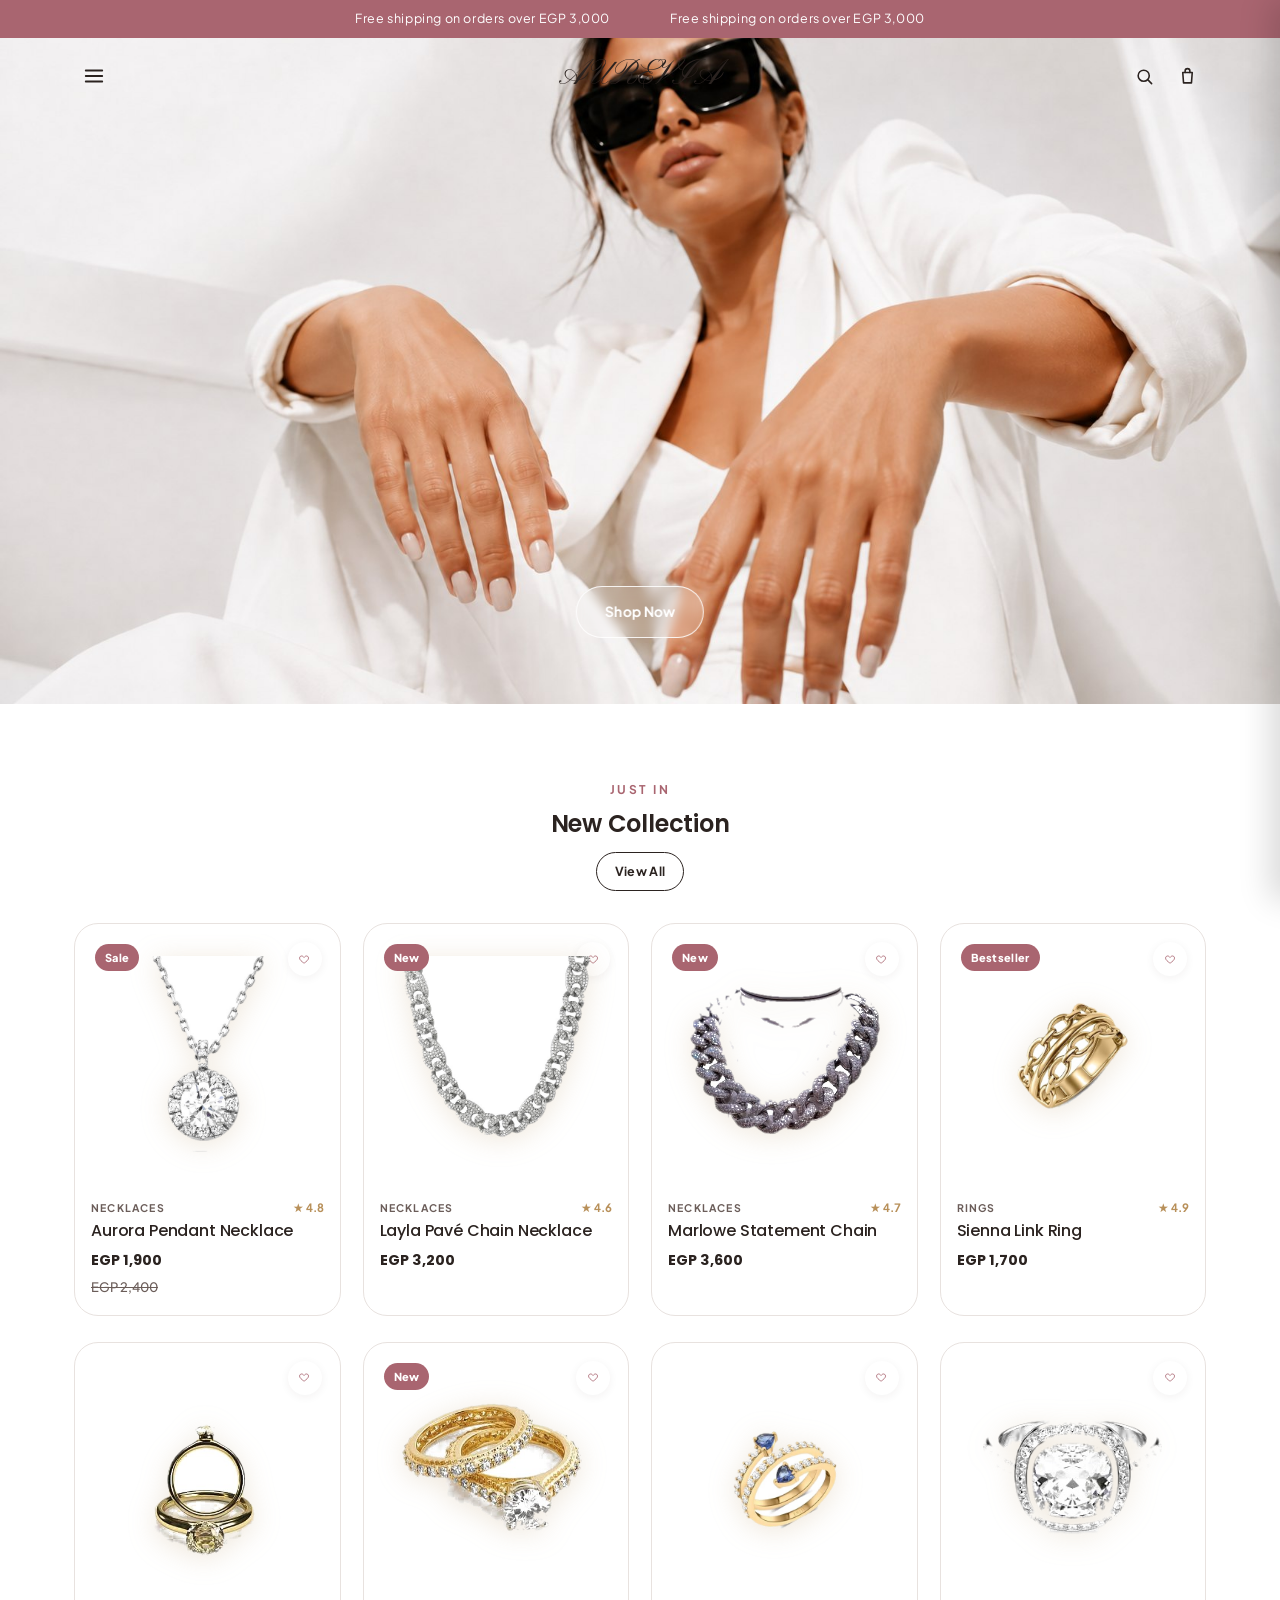
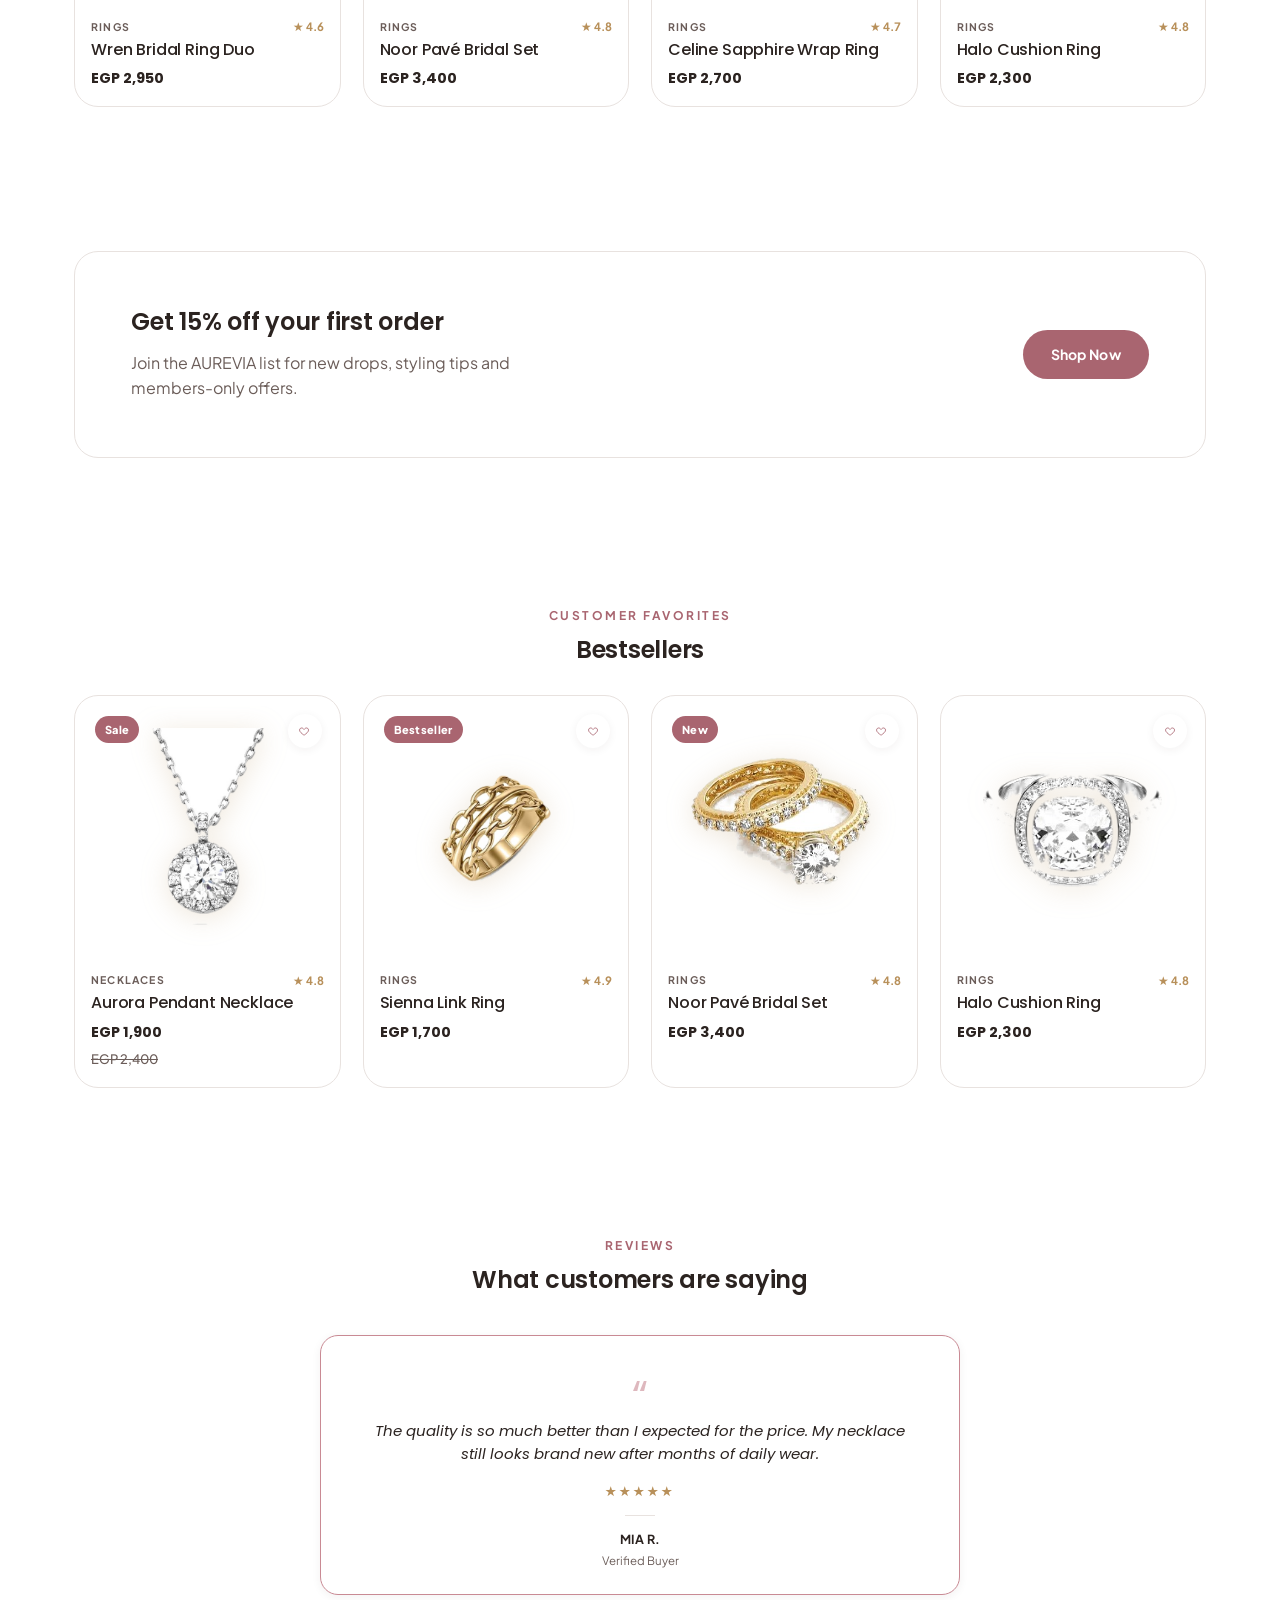
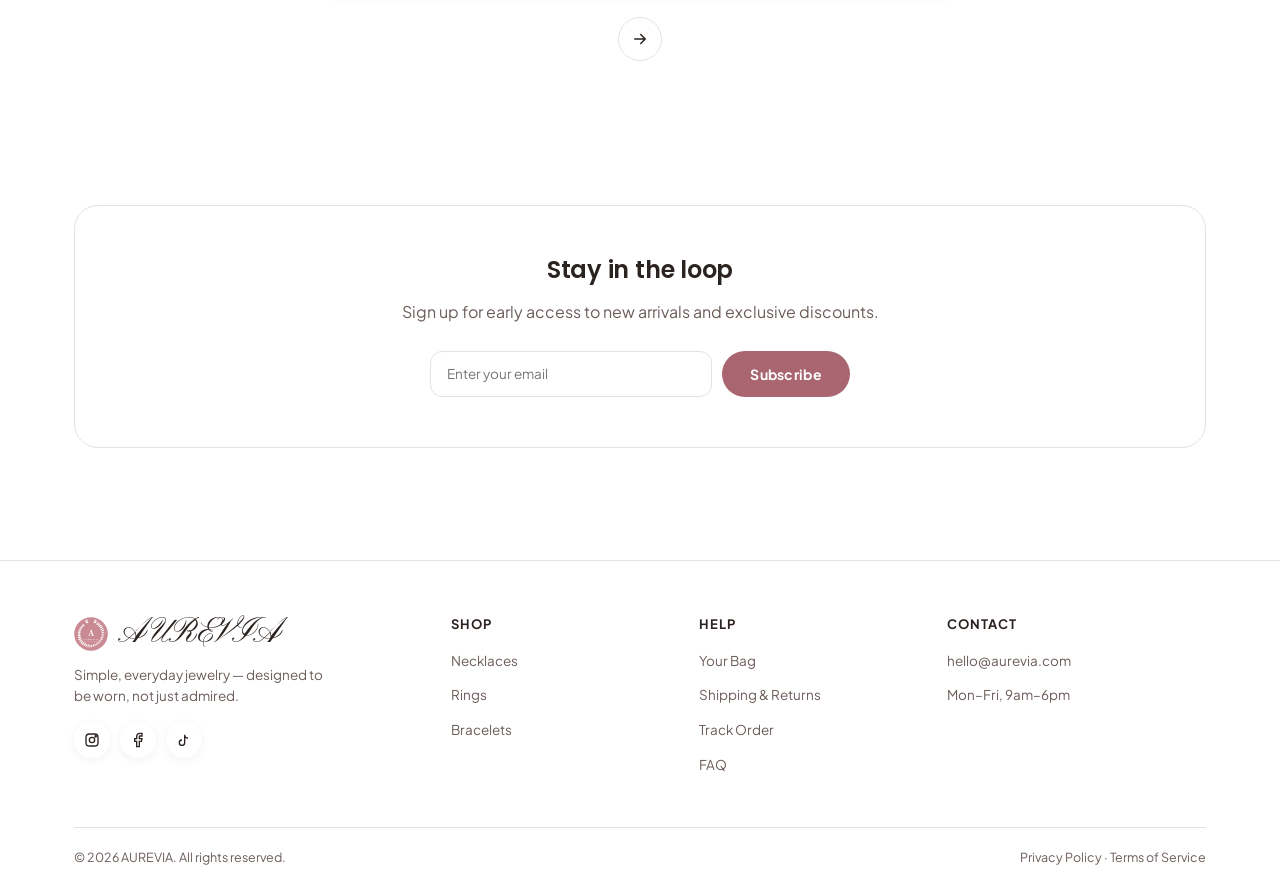
==== commit a0afc6ed: "Switch typography to Poppins/Plus Jakarta Sans and polish product/checkout pages - Site-wide heading" ====
--- a/index.html
+++ b/index.html
@@ -8,7 +8,7 @@
 <link rel="icon" type="image/svg+xml" href="assets/favicon.svg">
 <link rel="preconnect" href="https://fonts.googleapis.com">
 <link rel="preconnect" href="https://fonts.gstatic.com" crossorigin>
-<link href="https://fonts.googleapis.com/css2?family=Bodoni+Moda:ital,opsz,wght@0,6..96,400..900;1,6..96,400..900&family=Jost:wght@400;500;600;700;800&family=Pinyon+Script&display=swap" rel="stylesheet">
+<link href="https://fonts.googleapis.com/css2?family=Poppins:ital,wght@0,400;0,500;0,600;0,700;0,800;1,500;1,600&family=Plus+Jakarta+Sans:wght@400;500;600;700;800&family=Pinyon+Script&display=swap" rel="stylesheet">
 <link rel="stylesheet" href="css/style.css">
 </head>
 <body class="has-hero">
@@ -16,7 +16,7 @@
 <div class="page-loader" id="pageLoader">
   <div class="page-loader-inner">
     <span class="page-loader-ring"></span>
-    <span class="page-loader-logo">AUREVIA</span>
+    <span class="logo-wordmark">AUREVIA</span>
   </div>
 </div>
 
--- a/css/style.css
+++ b/css/style.css
@@ -38,7 +38,7 @@
   transition: opacity .5s ease, visibility .5s;
 }
 .page-loader.is-hidden { opacity: 0; visibility: hidden; pointer-events: none; }
-.page-loader-inner { position: relative; width: 108px; height: 108px; display: flex; align-items: center; justify-content: center; }
+.page-loader-inner { position: relative; width: 108px; height: 108px; display: flex; align-items: center; justify-content: center; perspective: 400px; }
 .page-loader-ring {
   position: absolute;
   inset: 0;
@@ -47,21 +47,21 @@
   border-top-color: var(--rose-dark);
   animation: loaderSpin 1s linear infinite;
 }
-.page-loader-logo {
-  font-family: 'Pinyon Script', cursive;
-  font-size: 21px;
-  color: var(--ink);
-  animation: loaderPulse 1.6s ease-in-out infinite;
+.page-loader .logo-wordmark {
+  font-size: 22px;
+  display: inline-block;
+  transform-style: preserve-3d;
+  animation: loaderSpin3D .9s linear infinite;
 }
 @keyframes loaderSpin { to { transform: rotate(360deg); } }
-@keyframes loaderPulse { 0%, 100% { opacity: .5; } 50% { opacity: 1; } }
+@keyframes loaderSpin3D { from { transform: rotateY(0deg); } to { transform: rotateY(360deg); } }
 @media (prefers-reduced-motion: reduce) {
   .page-loader-ring { animation: none; }
-  .page-loader-logo { animation: none; opacity: 1; }
+  .page-loader .logo-wordmark { animation: none; }
 }
 body {
   margin: 0;
-  font-family: 'Jost', -apple-system, BlinkMacSystemFont, 'Segoe UI', sans-serif;
+  font-family: 'Plus Jakarta Sans', -apple-system, BlinkMacSystemFont, 'Segoe UI', sans-serif;
   color: var(--ink);
   background: var(--cream);
   line-height: 1.55;
@@ -69,9 +69,8 @@
 }
 
 h1, h2, h3, h4, .brand-font {
-  font-family: 'Bodoni Moda', Georgia, serif;
-  font-weight: 500;
-  font-optical-sizing: auto;
+  font-family: 'Poppins', -apple-system, BlinkMacSystemFont, 'Segoe UI', sans-serif;
+  font-weight: 600;
   line-height: 1.15;
   margin: 0 0 0.5em;
   letter-spacing: -0.01em;
@@ -519,11 +518,11 @@
 .product-cat-row { display: flex; align-items: center; justify-content: space-between; margin-bottom: 5px; }
 .product-cat { font-size: 10.5px; text-transform: uppercase; letter-spacing: 1.2px; color: var(--ink-soft); font-weight: 700; }
 .product-rating { font-size: 11.5px; font-weight: 700; color: var(--gold); font-variant-numeric: tabular-nums; }
-.product-title { font-size: 16px; font-weight: 500; margin-bottom: 8px; font-family: 'Bodoni Moda', serif; text-align: left; }
+.product-title { font-size: 16px; font-weight: 500; margin-bottom: 8px; font-family: 'Poppins', sans-serif; text-align: left; }
 .product-title a:hover { color: var(--rose-dark); }
-.price-row { display: flex; align-items: center; gap: 8px; font-weight: 700; font-size: 14.5px; font-family: 'Bodoni Moda', serif; }
+.price-row { display: flex; align-items: center; gap: 8px; font-weight: 700; font-size: 14.5px; font-family: 'Poppins', sans-serif; }
 .price-old-row { margin-top: 3px; }
-.price-old { text-decoration: line-through; color: var(--ink-soft); font-weight: 500; font-size: 13px; font-family: 'Jost', sans-serif; }
+.price-old { text-decoration: line-through; color: var(--ink-soft); font-weight: 500; font-size: 13px; font-family: 'Plus Jakarta Sans', sans-serif; }
 .swatch-row { display: flex; gap: 6px; margin-top: 8px; }
 .mini-swatch { width: 15px; height: 15px; border-radius: 50%; border: 1px solid rgba(0,0,0,0.15); }
 
@@ -595,7 +594,7 @@
 }
 .testi-card.active { opacity: 1; transform: translateY(0); pointer-events: auto; }
 .testi-quote-mark {
-  font-family: 'Bodoni Moda', serif;
+  font-family: 'Poppins', serif;
   font-size: 42px;
   line-height: 1;
   color: var(--rose);
@@ -604,7 +603,7 @@
   margin-bottom: 2px;
 }
 .testi-card p {
-  font-family: 'Bodoni Moda', serif;
+  font-family: 'Poppins', serif;
   font-style: italic;
   font-size: 15px;
   line-height: 1.5;
@@ -734,6 +733,8 @@
 .pd-media {
   border-radius: var(--radius-lg);
   background: var(--rose-light);
+  border: 1px solid var(--line);
+  box-shadow: var(--shadow-sm);
   aspect-ratio: 1/1;
   display: flex;
   align-items: center;
@@ -742,7 +743,9 @@
 }
 .pd-media svg { width: 42%; height: 42%; color: var(--rose-dark); }
 .pd-media img { width: 100%; height: 100%; object-fit: contain; padding: 8%; box-sizing: border-box; filter: drop-shadow(0 6px 20px rgba(184, 144, 90, 0.25)); }
-.pd-cat { font-size: 12px; font-weight: 700; letter-spacing: 1.4px; text-transform: uppercase; color: var(--rose-dark); margin-bottom: 8px; }
+.pd-cat-row { display: flex; align-items: center; justify-content: space-between; margin-bottom: 8px; }
+.pd-rating { font-size: 12.5px; font-weight: 700; color: var(--gold); font-variant-numeric: tabular-nums; }
+.pd-cat { font-size: 12px; font-weight: 700; letter-spacing: 1.4px; text-transform: uppercase; color: var(--rose-dark); margin-bottom: 0; }
 .pd-title { font-size: 32px; margin-bottom: 12px; text-align: left; }
 .checkout-grid h3, .summary-card h3, .cart-drawer-head h3 { text-align: left; }
 .pd-price { font-size: 24px; font-weight: 700; display: flex; align-items: center; gap: 12px; margin-bottom: 18px; }
@@ -765,6 +768,9 @@
 .pd-meta-list svg { color: var(--rose-dark); flex-shrink: 0; }
 .stock-flag { display: inline-flex; align-items: center; gap: 6px; font-size: 12.5px; font-weight: 700; color: var(--success); margin-bottom: 16px; }
 .stock-flag .dot { width: 7px; height: 7px; border-radius: 50%; background: var(--success); }
+.pd-details { margin-top: 22px; border-top: 1px solid var(--line); padding-top: 20px; }
+.pd-details h4 { text-align: left; font-size: 14px; margin-bottom: 10px; }
+.pd-details ul { margin: 0; padding-left: 18px; color: var(--ink-soft); font-size: 13px; line-height: 1.85; }
 
 @media (max-width: 860px) { .pd-grid { grid-template-columns: 1fr; gap: 28px; } }
 
@@ -779,7 +785,7 @@
 .cart-row-media svg { width: 58%; height: 58%; color: var(--rose-dark); }
 .cart-row-media img { width: 100%; height: 100%; object-fit: contain; padding: 8%; box-sizing: border-box; filter: drop-shadow(0 3px 10px rgba(184, 144, 90, 0.2)); }
 .cart-empty-block { text-align: center; padding: 70px 20px; }
-.summary-card { background: var(--blush); border-radius: var(--radius-lg); padding: 26px; }
+.summary-card { background: var(--blush); border: 1px solid var(--line); box-shadow: var(--shadow-sm); border-radius: var(--radius-lg); padding: 26px; }
 .summary-row { display: flex; justify-content: space-between; font-size: 13.5px; margin-bottom: 12px; color: var(--ink-soft); }
 .summary-row.total { color: var(--ink); font-weight: 700; font-size: 17px; border-top: 1px solid var(--line); padding-top: 14px; margin-top: 6px; }
 @media (max-width: 860px) {
@@ -806,8 +812,10 @@
 }
 input:focus, textarea:focus, select:focus { outline: none; border-color: var(--rose-dark); }
 textarea { resize: vertical; min-height: 90px; }
-.order-line { display: flex; justify-content: space-between; gap: 10px; font-size: 13px; padding: 10px 0; border-bottom: 1px solid var(--line); }
-.order-line-name { color: var(--ink-soft); }
+.order-line { display: flex; align-items: center; gap: 12px; font-size: 13px; padding: 10px 0; border-bottom: 1px solid var(--line); }
+.order-line-media { width: 44px; height: 44px; border-radius: var(--radius-md); background: #fff; border: 1px solid var(--line); flex-shrink: 0; display: flex; align-items: center; justify-content: center; overflow: hidden; }
+.order-line-media img { width: 100%; height: 100%; object-fit: contain; padding: 6%; box-sizing: border-box; }
+.order-line-name { flex: 1; color: var(--ink-soft); }
 @media (max-width: 860px) {
   .checkout-grid { grid-template-columns: 1fr; }
   .form-row { grid-template-columns: 1fr; }
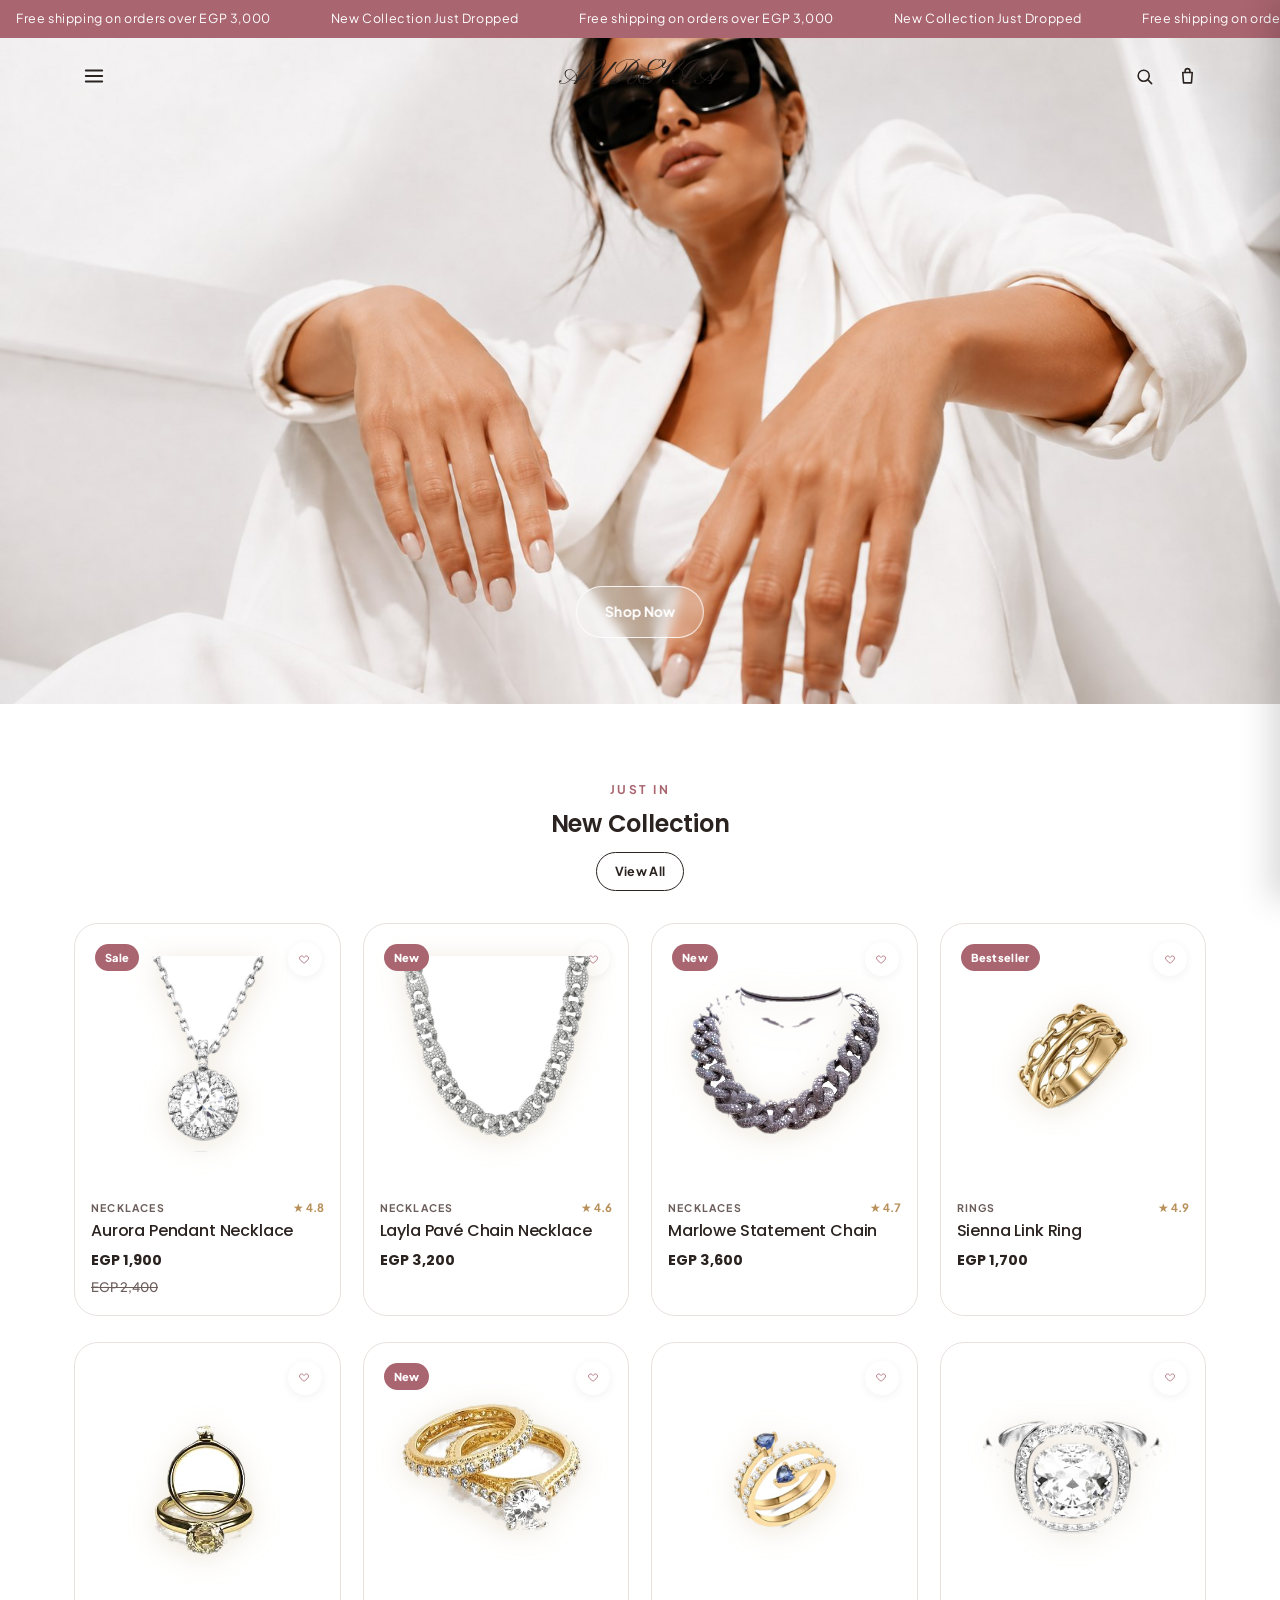
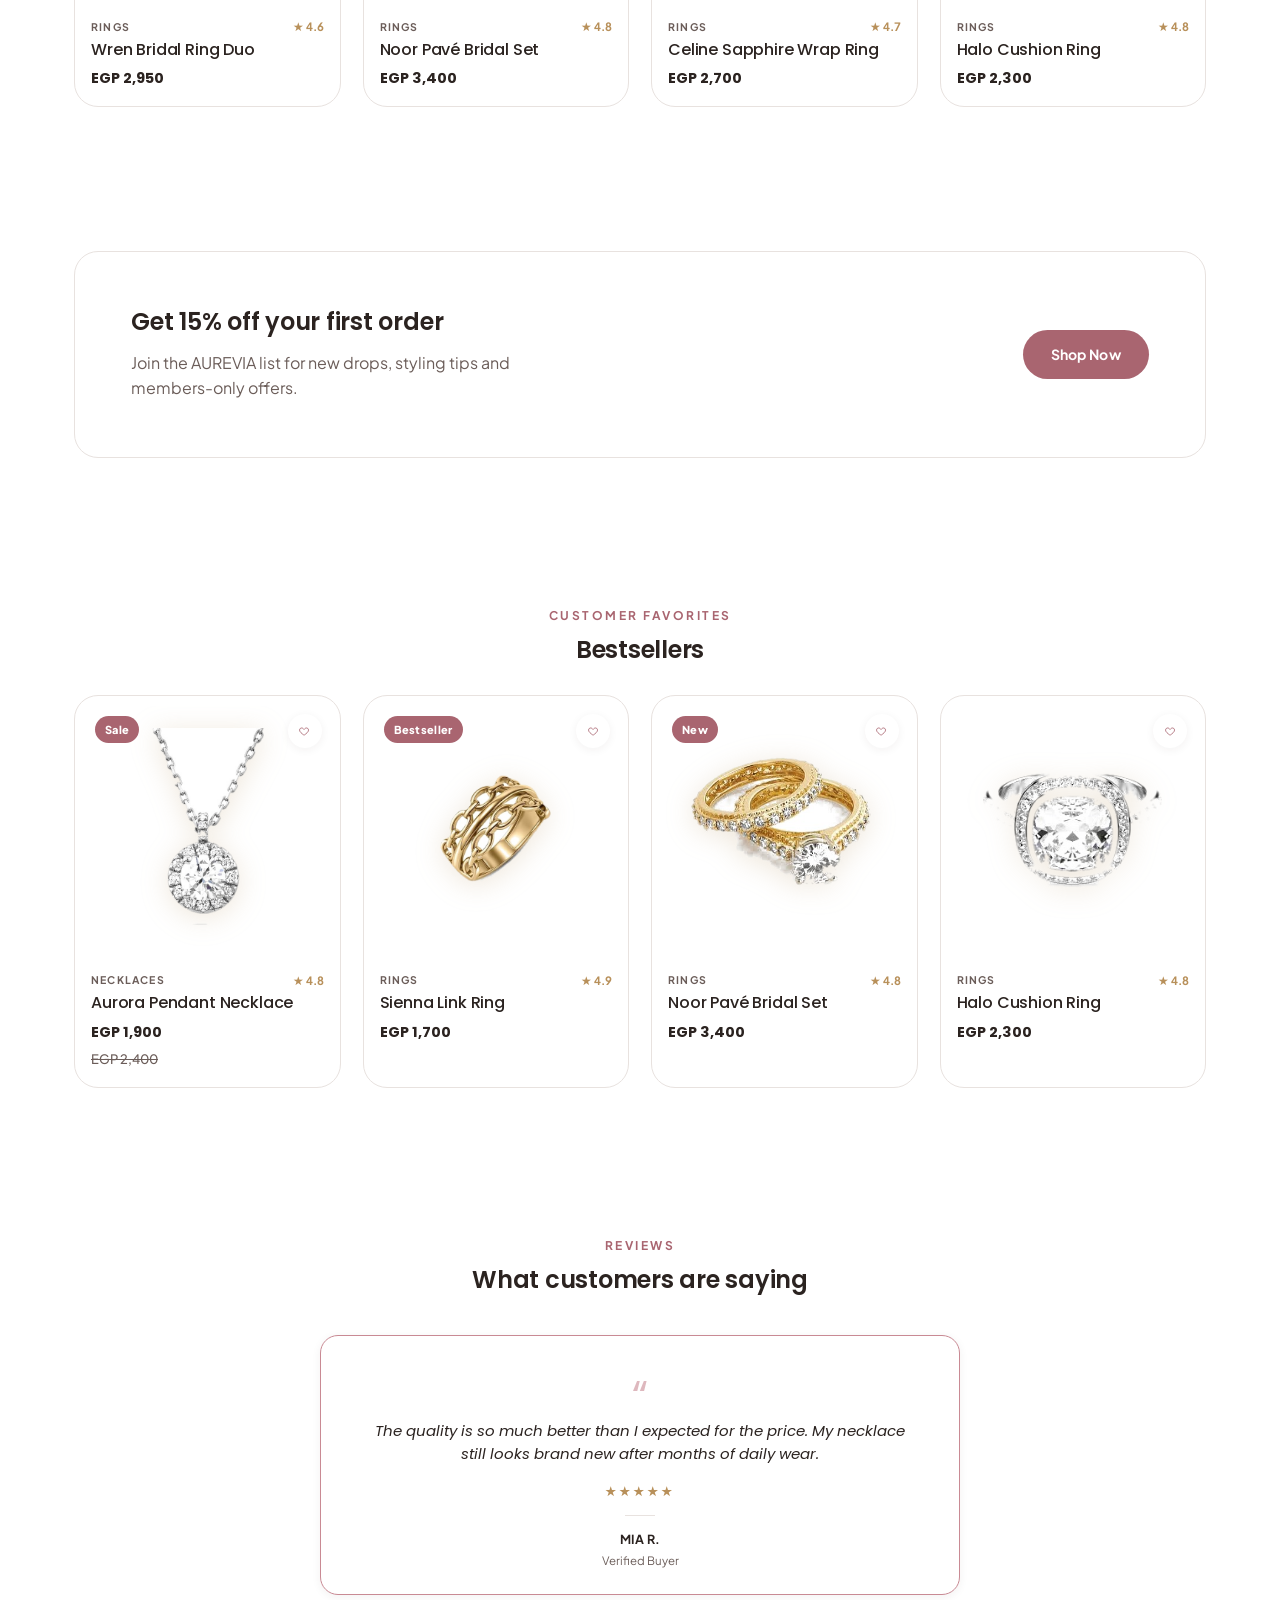
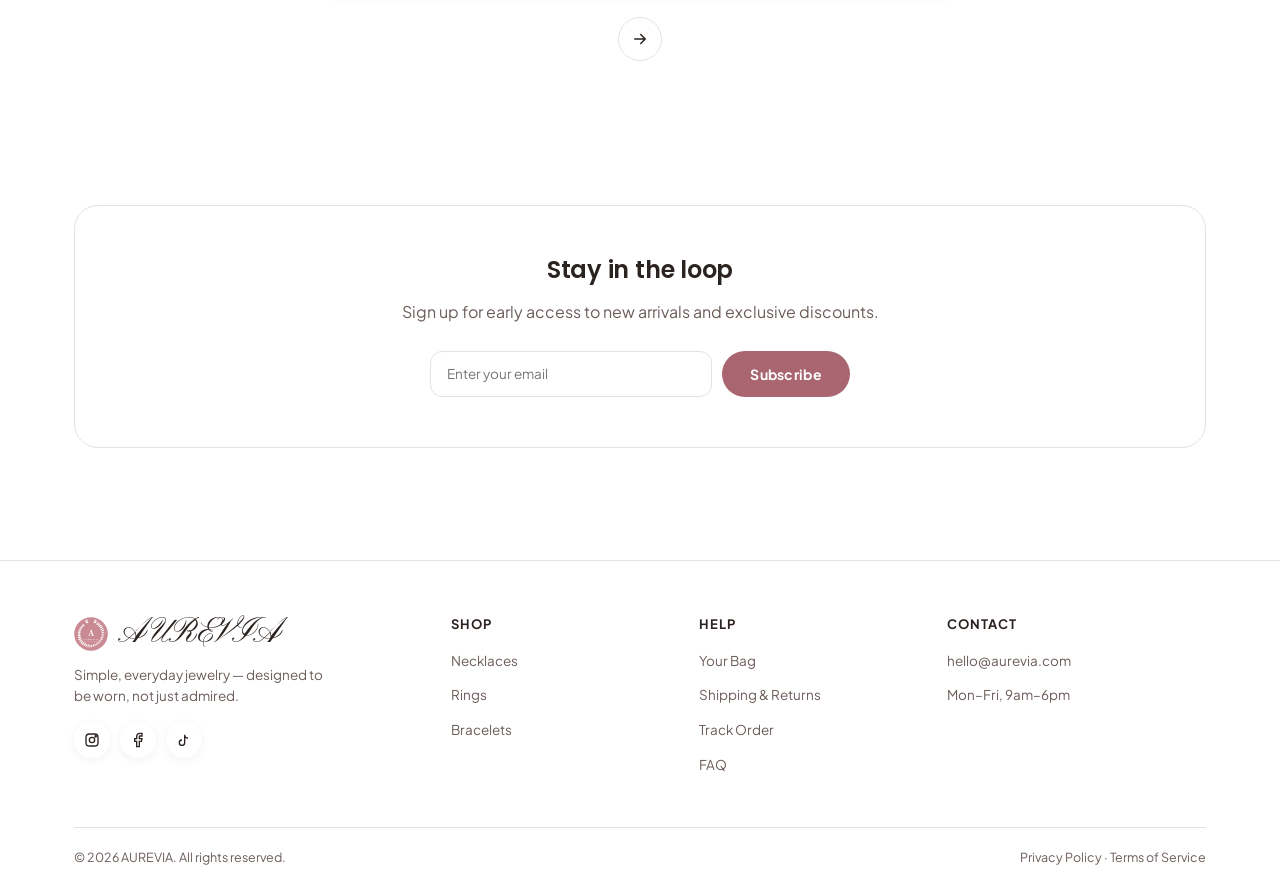
==== commit dc47badd: "Repeat announce bar text, add mobile scroll hero reveal - Announce bar now has alternating messages " ====
--- a/index.html
+++ b/index.html
@@ -23,7 +23,13 @@
 <div class="announce-bar">
   <div class="announce-track">
     <span>Free shipping on orders over EGP 3,000</span>
-    <span>Free shipping on orders over EGP 3,000</span>
+    <span>New Collection Just Dropped</span>
+    <span>Free shipping on orders over EGP 3,000</span>
+    <span>New Collection Just Dropped</span>
+    <span>Free shipping on orders over EGP 3,000</span>
+    <span>New Collection Just Dropped</span>
+    <span>Free shipping on orders over EGP 3,000</span>
+    <span>New Collection Just Dropped</span>
   </div>
 </div>
 
--- a/css/style.css
+++ b/css/style.css
@@ -361,6 +361,15 @@
   .hero-cta { left: 50%; bottom: 8%; }
   body.has-hero .site-header:not(.is-solid) .logo-wordmark { opacity: 0; }
   body.has-hero .site-header.is-solid .logo-wordmark { opacity: 1; }
+  .hero-media .hero-img-hover {
+    -webkit-mask-image: none;
+    mask-image: none;
+    opacity: 0;
+    transition: opacity .8s ease;
+  }
+  .hero-media.hero-scrolled .hero-img-hover {
+    opacity: 1;
+  }
 }
 
 /* ==========================================================================
